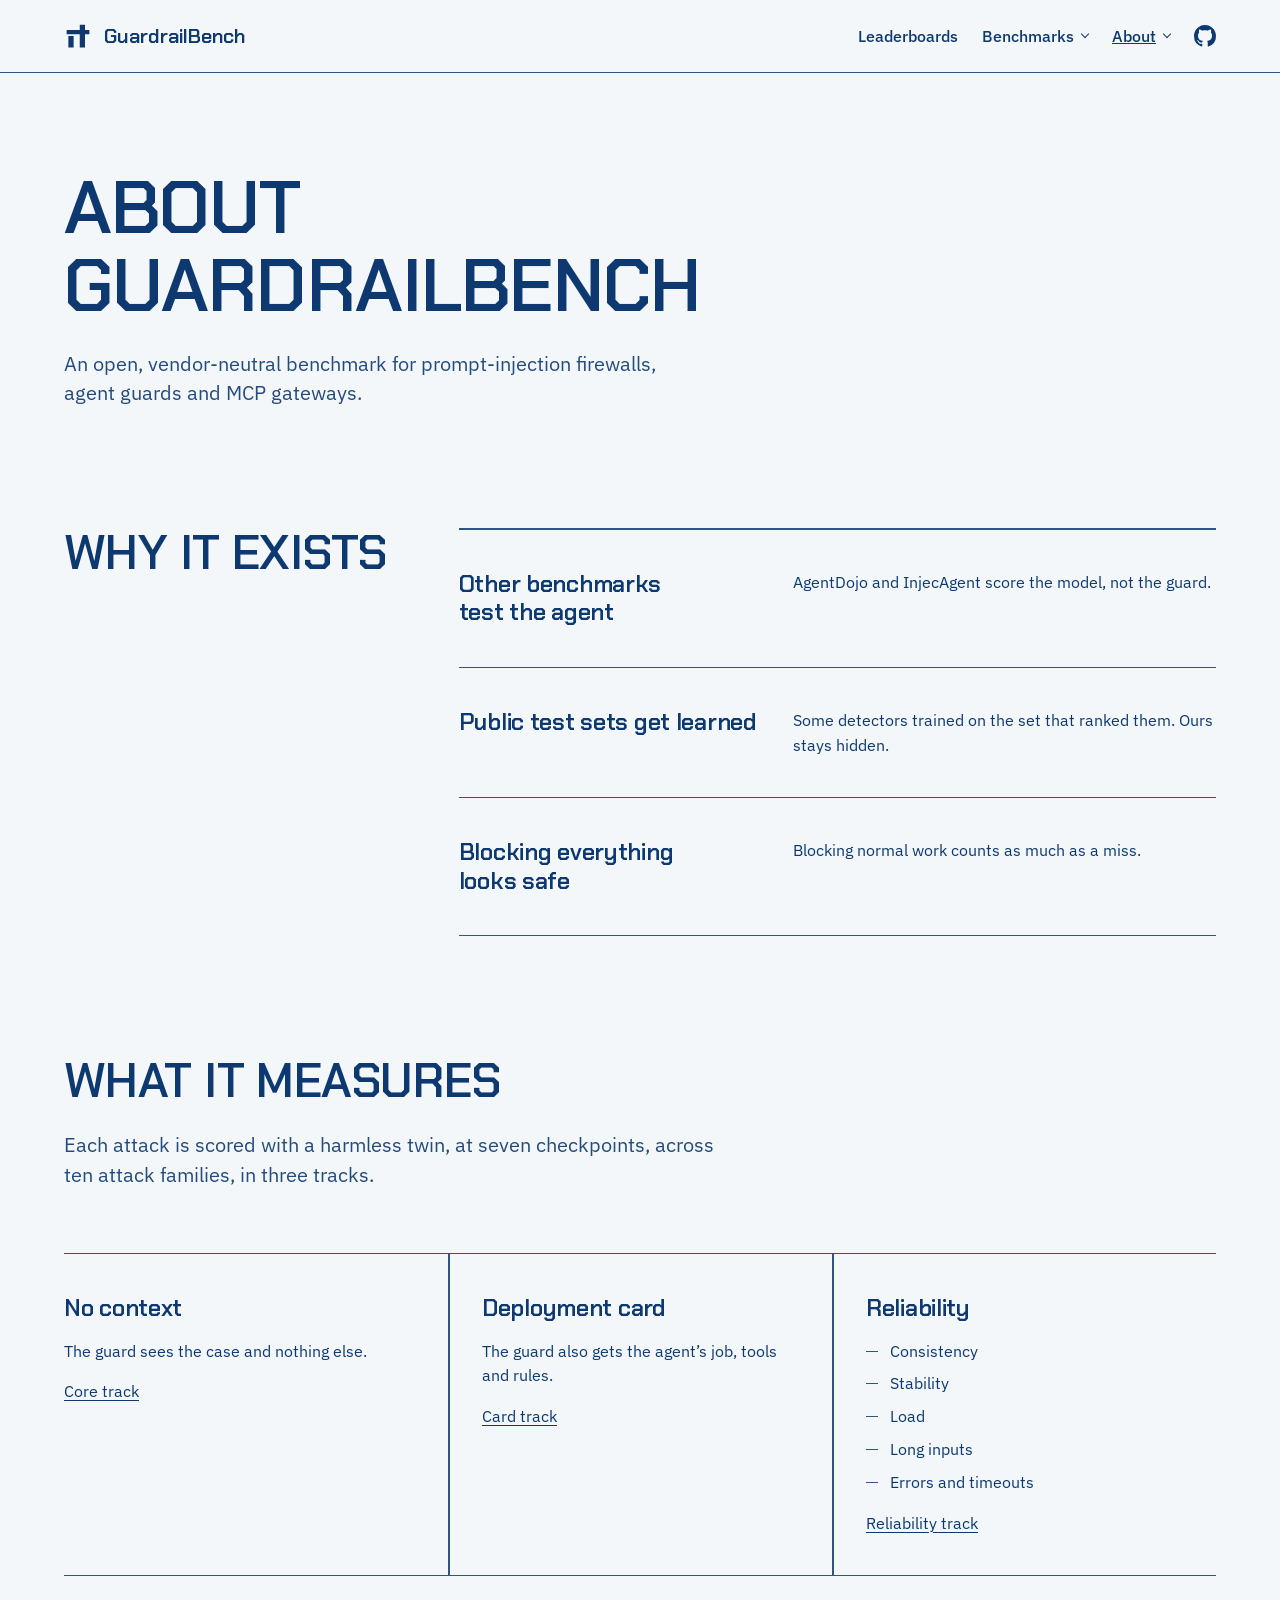
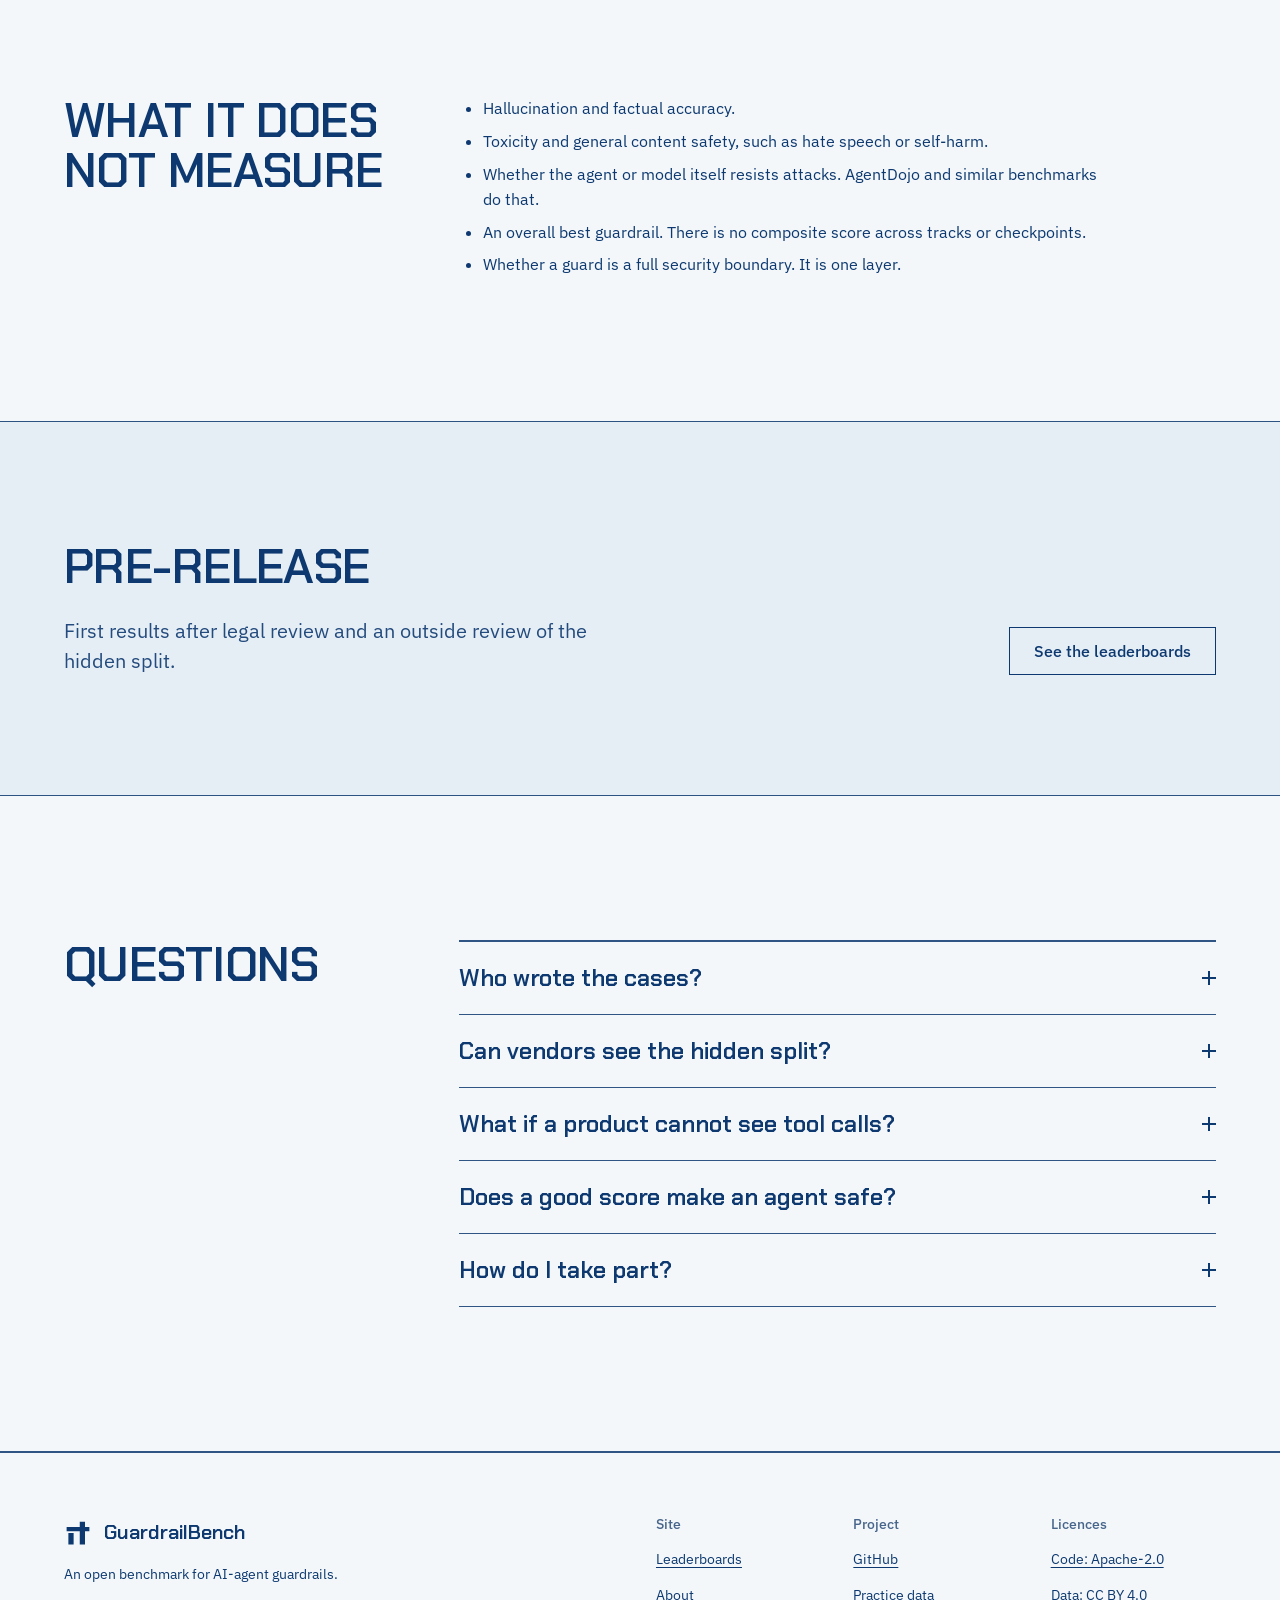
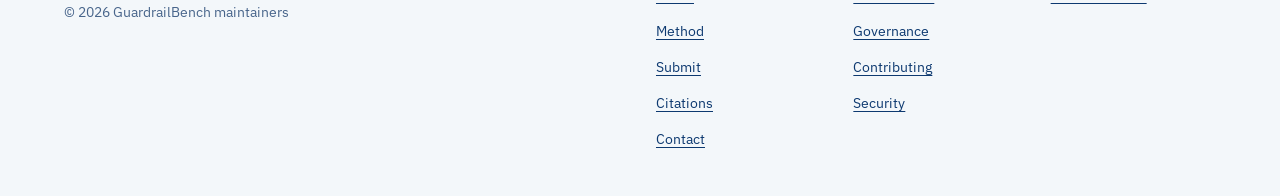
==== web/about.html @ 391bd48b "feat(web): restructure site around the leaderboards The home page is now the leaderboard: four tabs " ====
<!doctype html>
<html lang="en">
<head>
<meta charset="utf-8">
<meta name="viewport" content="width=device-width, initial-scale=1">
<title>About GuardrailBench</title>
<meta name="description" content="Why GuardrailBench exists, what it measures and does not measure, and where it stands.">
<link rel="icon" href="assets/favicon.svg" type="image/svg+xml">
<link rel="preconnect" href="https://fonts.googleapis.com">
<link rel="preconnect" href="https://fonts.gstatic.com" crossorigin>
<link href="https://fonts.googleapis.com/css2?family=Chakra+Petch:wght@600&family=IBM+Plex+Mono:wght@500&family=IBM+Plex+Sans:wght@400;500&display=swap" rel="stylesheet">
<link rel="stylesheet" href="styles.css">
<script src="site.js" defer></script>
</head>
<body>
<a class="skip" href="#main">Skip to content</a>

<header class="bar">
  <div class="container">
    <a class="brand" href="./" aria-label="GuardrailBench home">
      <svg viewBox="0 0 32 32" aria-hidden="true"><path d="M3 9h26v5h-26zM5 16h6v13h-6zM18 3h6v26h-6z"/></svg>
      <span>GuardrailBench</span>
    </a>
    <nav aria-label="Main">
      <ul class="nav">
        <li><a href="./">Leaderboards</a></li>
        <li class="menu"><details><summary>Benchmarks</summary>
          <ul>
            <li><a href="benchmarks/core.html">Core: no context</a></li>
            <li><a href="benchmarks/card.html">Card track</a></li>
            <li><a href="benchmarks/reliability.html">Reliability</a></li>
            <li><a href="benchmarks/splits.html">Practice and official splits</a></li>
          </ul></details></li>
        <li class="menu menu--end"><details><summary class="is-current">About</summary>
          <ul>
            <li><a href="about.html" aria-current="page">About GuardrailBench</a></li>
            <li><a href="method.html">Method</a></li>
            <li><a href="https://github.com/Jagga-tech/guardrailbench#readme" class="ext">Docs</a></li>
            <li><a href="https://github.com/Jagga-tech/guardrailbench/blob/main/GOVERNANCE.md" class="ext">Governance</a></li>
            <li><a href="https://github.com/Jagga-tech/guardrailbench/blob/main/CONTRIBUTING.md" class="ext">Contributing</a></li>
            <li><a href="contact.html">Contact</a></li>
            <li><a href="citations.html">Citations</a></li>
            <li><a href="submit.html">Submit</a></li>
          </ul></details></li>
        <li><a class="gh" href="https://github.com/Jagga-tech/guardrailbench" aria-label="GuardrailBench on GitHub"><svg viewBox="0 0 16 16" aria-hidden="true"><path d="M8 0c4.42 0 8 3.58 8 8a8.013 8.013 0 0 1-5.45 7.59c-.4.08-.55-.17-.55-.38 0-.27.01-1.13.01-2.2 0-.75-.25-1.23-.54-1.48 1.78-.2 3.65-.88 3.65-3.95 0-.88-.31-1.59-.82-2.15.08-.2.36-1.02-.08-2.12 0 0-.67-.22-2.2.82-.64-.18-1.32-.27-2-.27-.68 0-1.36.09-2 .27-1.53-1.03-2.2-.82-2.2-.82-.44 1.1-.16 1.92-.08 2.12-.51.56-.82 1.28-.82 2.15 0 3.06 1.86 3.75 3.64 3.95-.23.2-.44.55-.51 1.07-.46.21-1.61.55-2.33-.66-.15-.24-.6-.83-1.23-.82-.67.01-.27.38.01.53.34.19.73.9.82 1.13.16.45.68 1.31 2.69.94 0 .67.01 1.3.01 1.49 0 .21-.15.45-.55.38A7.995 7.995 0 0 1 0 8c0-4.42 3.58-8 8-8Z"/></svg></a></li>
      </ul>
    </nav>
  </div>
</header>

<main id="main">
  <div class="container">
    <header class="pagehead">
      <h1>About GuardrailBench</h1>
      <p class="lead">An open, vendor-neutral benchmark for prompt-injection firewalls, agent guards and MCP gateways.</p>
    </header>
  </div>

  <section class="section--s" aria-labelledby="why-title">
    <div class="container grid">
      <div class="head head--side">
        <h2 id="why-title">Why it exists</h2>
      </div>
      <ul class="rows body--side">
        <li>
          <h3>Other benchmarks test the agent</h3>
          <p>AgentDojo and InjecAgent score the model, not the guard.</p>
        </li>
        <li>
          <h3>Public test sets get learned</h3>
          <p>Some detectors trained on the set that ranked them. Ours stays hidden.</p>
        </li>
        <li>
          <h3>Blocking everything looks safe</h3>
          <p>Blocking normal work counts as much as a miss.</p>
        </li>
      </ul>
    </div>
  </section>

  <section class="section--s" aria-labelledby="what-title">
    <div class="container grid">
      <div class="head">
        <h2 id="what-title">What it measures</h2>
        <p class="lead">Each attack is scored with a harmless twin, at seven checkpoints, across ten attack families, in three tracks.</p>
      </div>
      <div class="elev">
        <div>
          <h3>No context</h3>
          <p>The guard sees the case and nothing else.</p>
          <p><a href="benchmarks/core.html">Core track</a></p>
        </div>
        <div>
          <h3>Deployment card</h3>
          <p>The guard also gets the agent&rsquo;s job, tools and rules.</p>
          <p><a href="benchmarks/card.html">Card track</a></p>
        </div>
        <div>
          <h3>Reliability</h3>
          <ul>
            <li>Consistency</li>
            <li>Stability</li>
            <li>Load</li>
            <li>Long inputs</li>
            <li>Errors and timeouts</li>
          </ul>
          <p><a href="benchmarks/reliability.html">Reliability track</a></p>
        </div>
      </div>
    </div>
  </section>

  <section class="section--s" aria-labelledby="not-title">
    <div class="container grid">
      <div class="head head--side">
        <h2 id="not-title">What it does not measure</h2>
      </div>
      <div class="body--side bench">
        <ul>
          <li>Hallucination and factual accuracy.</li>
          <li>Toxicity and general content safety, such as hate speech or self-harm.</li>
          <li>Whether the agent or model itself resists attacks. AgentDojo and similar benchmarks do that.</li>
          <li>An overall best guardrail. There is no composite score across tracks or checkpoints.</li>
          <li>Whether a guard is a full security boundary. It is one layer.</li>
        </ul>
      </div>
    </div>
  </section>

  <section class="band" id="status" aria-labelledby="status-title">
    <div class="container status">
      <h2 id="status-title">Pre-release</h2>
      <p class="lead">First results after legal review and an outside review of the hidden split.</p>
      <div class="actions">
        <a class="btn" href="./">See the leaderboards</a>
      </div>
    </div>
  </section>

  <section class="section" aria-labelledby="faq-title">
    <div class="container grid">
      <div class="head head--side">
        <h2 id="faq-title">Questions</h2>
      </div>
      <div class="rows faq body--side">
        <details>
          <summary>Who wrote the cases?</summary>
          <p>Written fresh, never copied from public datasets. Model-drafted, machine-checked and cross-reviewed; human review is still to come.</p>
        </details>
        <details>
          <summary>Can vendors see the hidden split?</summary>
          <p>No. Vendors get the practice split only.</p>
        </details>
        <details>
          <summary>What if a product cannot see tool calls?</summary>
          <p>That checkpoint shows &ldquo;not claimed&rdquo;, not a miss.</p>
        </details>
        <details>
          <summary>Does a good score make an agent safe?</summary>
          <p>No. A guard is one layer of defence.</p>
        </details>
        <details>
          <summary>How do I take part?</summary>
          <p>Run the practice split and <a href="submit.html">submit</a> the logs. For the official split, <a href="contact.html">contact the maintainers</a>.</p>
        </details>
      </div>
    </div>
  </section>
</main>

<footer class="footer">
  <div class="container grid">
    <div class="footer-about">
      <a class="brand" href="./" aria-label="GuardrailBench home">
        <svg viewBox="0 0 32 32" aria-hidden="true"><path d="M3 9h26v5h-26zM5 16h6v13h-6zM18 3h6v26h-6z"/></svg>
        <span>GuardrailBench</span>
      </a>
      <p>An open benchmark for AI-agent guardrails.</p>
      <p class="muted">&copy; 2026 GuardrailBench maintainers</p>
    </div>
    <nav aria-labelledby="f-site">
      <h2 id="f-site">Site</h2>
      <ul>
        <li><a href="./">Leaderboards</a></li>
        <li><a href="about.html">About</a></li>
        <li><a href="method.html">Method</a></li>
        <li><a href="submit.html">Submit</a></li>
        <li><a href="citations.html">Citations</a></li>
        <li><a href="contact.html">Contact</a></li>
      </ul>
    </nav>
    <nav aria-labelledby="f-project">
      <h2 id="f-project">Project</h2>
      <ul>
        <li><a href="https://github.com/Jagga-tech/guardrailbench">GitHub</a></li>
        <li><a href="https://github.com/Jagga-tech/guardrailbench/tree/main/cases/practice">Practice data</a></li>
        <li><a href="https://github.com/Jagga-tech/guardrailbench/blob/main/GOVERNANCE.md">Governance</a></li>
        <li><a href="https://github.com/Jagga-tech/guardrailbench/blob/main/CONTRIBUTING.md">Contributing</a></li>
        <li><a href="https://github.com/Jagga-tech/guardrailbench/blob/main/SECURITY.md">Security</a></li>
      </ul>
    </nav>
    <nav aria-labelledby="f-lic">
      <h2 id="f-lic">Licences</h2>
      <ul>
        <li><a href="https://github.com/Jagga-tech/guardrailbench/blob/main/LICENSE">Code: Apache-2.0</a></li>
        <li><a href="https://github.com/Jagga-tech/guardrailbench/blob/main/LICENSE-DATA">Data: CC BY 4.0</a></li>
      </ul>
    </nav>
  </div>
</footer>
</body>
</html>
---- web/styles.css ----
/* Hallmark · shape: Long Document over Rows (swap from Conversational FAQ: the brief fixes the sections) · genre: modern-minimal · theme: Blueprint (deal 2/3, seed open-vendor-neutral-benchmark-agent-a1b7·448a2e73·2026-11-09·r0) · job: try · draw: becdbc
 * hero: Banner over the checkpoint drawing · nav: banner over a bar (not retracting: no script) · footer: index columns · imagery: none, the drawings are the material · signature: the agent run drawn as a chain dimension, seven checkpoints with real case counts · blueprint: whiteprint light, cyanotype dark
 * axes: mid/geometric-sans/neutral · posture: drenched · contrast: pass · fold: pass · v2.0.0 */
/* Hallmark · pre-emit critique: P4 H4 E4 S5 R5 V4 · weakest: H, three tables across two pages; each sits in its own composition (matrix, index, register) so they do not repeat */
/* Hallmark · waive 77 · leaderboard empty state, a 360px keylined empty table row across twelve columns · the empty results table is the content of this pre-release leaderboard */
/* Hallmark · waive 79 · method page head sits directly over the contents list and first section at y 400 · the method document starts under its title, the measured gap is the sticky contents column */
/* Hallmark · dismissed 58 · index runs 484 words and 95 in its densest window, the ten-family register counted as prose · the brief asks for every listed section on the landing page */
/* Hallmark · open 58 · method.html is a long reference document by request (in-depth method), so it runs past the 80-word screen budget */

:root {
  color-scheme: light dark;
  --space-3xs: 2px; --space-2xs: 4px; --space-xs: 8px; --space-sm: 12px; --space-md: 16px; --space-lg: 24px; --space-xl: 40px; --space-2xl: 64px; --space-3xl: 96px; --space-4xl: 144px;
  --text-xs: 0.8125rem; --text-sm: 0.875rem; --text-md: 1rem; --text-lg: 1.25rem; --text-xl: 1.5625rem; --text-2xl: 1.953rem; --text-3xl: 2.441rem;
  --text-display-s: clamp(2.25rem, 4vw + 0.5rem, 3.75rem); --text-display: clamp(2.5rem, 4.6vw + 1rem, 5.25rem);
  --text-section: clamp(2rem, 2.5vw + 1rem, 3.5rem); --text-title: clamp(1.25rem, 0.75vw + 0.875rem, 1.625rem); --text-lead: clamp(1.125rem, 0.35vw + 1rem, 1.375rem);
  --ease-out: cubic-bezier(0.16, 1, 0.3, 1);
  --dur-micro: 120ms; --dur-short: 220ms; --dur-long: 420ms;
  --container: 1440px; --gutter: 64px; --gap-columns: 32px; --section-gap-s: 120px; --section-gap: 144px; --section-gap-l: 176px;

  /* whiteprint sheet (light) */
  --color-paper: oklch(97.5% 0.006 240); --color-paper-2: oklch(94.5% 0.012 245); --color-paper-3: oklch(91% 0.018 248);
  --color-ink: oklch(35% 0.105 256); --color-ink-2: oklch(41% 0.095 256); --color-muted: oklch(50% 0.07 255);
  --color-rule: oklch(35% 0.105 256 / 0.85); --color-rule-2: oklch(35% 0.105 256 / 0.3);
  --color-grid: oklch(35% 0.105 256 / 0.07); --color-grid-2: oklch(35% 0.105 256 / 0.16);
  --color-accent: oklch(35% 0.105 256); --color-accent-ink: oklch(97.5% 0.006 240); --color-accent-hover: oklch(28% 0.1 257); --color-focus: oklch(35% 0.105 256);

  --font-display: "Chakra Petch", ui-sans-serif, sans-serif; --font-body: "IBM Plex Sans", ui-sans-serif, sans-serif;
  --font-outlier: "IBM Plex Mono", ui-monospace, monospace;
  --rule-hair: 1px; --rule-heavy: 2px; --tracking-display: -0.012em; --display-weight: 600; --tick: 14px;
}
@media (prefers-color-scheme: dark) {
  :root {
    /* cyanotype sheet (dark) */
    --color-paper: oklch(35% 0.105 256); --color-paper-2: oklch(31% 0.10 257); --color-paper-3: oklch(26.5% 0.095 258);
    --color-ink: oklch(97% 0.012 240); --color-ink-2: oklch(90% 0.025 242); --color-muted: oklch(82% 0.045 244);
    --color-rule: oklch(93% 0.02 240 / 0.85); --color-rule-2: oklch(93% 0.02 240 / 0.32);
    --color-grid: oklch(97% 0.01 240 / 0.09); --color-grid-2: oklch(97% 0.01 240 / 0.2);
    --color-accent: oklch(97% 0.012 240); --color-accent-ink: oklch(33% 0.105 256); --color-accent-hover: oklch(88% 0.03 242); --color-focus: oklch(97% 0.012 240);
  }
}

/* base */
*, *::before, *::after { box-sizing: border-box; }
html, body { overflow-x: clip; }
html { scroll-padding-top: var(--space-xl); scrollbar-color: var(--color-muted) var(--color-paper); }
::selection { background: var(--color-ink); color: var(--color-paper); }
body { margin: 0; background: var(--color-paper); color: var(--color-ink); font-family: var(--font-body); font-size: var(--text-md); line-height: 1.55; -webkit-font-smoothing: antialiased; }
:focus-visible { outline: 2px solid var(--color-focus); outline-offset: 2px; }
a { color: inherit; text-decoration-thickness: 1px; text-underline-offset: 0.18em; }
a:hover { text-decoration: none; }
a:focus-visible { outline: 2px solid var(--color-focus); outline-offset: 2px; }
h1, h2, h3 { margin: 0; font-family: var(--font-display); font-weight: var(--display-weight); font-synthesis: none; letter-spacing: var(--tracking-display); overflow-wrap: break-word; min-width: 0; text-wrap: balance; }
h1, h2 { text-transform: uppercase; line-height: 1.04; }
h1 { max-width: 18ch; font-size: var(--text-display); }
h2 { max-width: 24ch; font-size: var(--text-section); }
h3 { max-width: 40ch; font-size: var(--text-title); line-height: 1.2; }
p { margin: 0; text-wrap: pretty; }
p:not([class]) { max-width: 65ch; }
ul, ol { margin: 0; padding: 0; }
svg { display: block; }
.container { width: 100%; max-width: var(--container); margin-inline: auto; padding-inline: var(--gutter); }
.lead { font-size: var(--text-lead); line-height: 1.45; max-width: 52ch; color: var(--color-ink-2); }
.num { font-family: var(--font-outlier); font-weight: 500; font-variant-numeric: tabular-nums; }
.muted { color: var(--color-muted); }
.visually-hidden { position: absolute; width: 1px; height: 1px; overflow: hidden; clip-path: inset(50%); white-space: nowrap; }
.skip { position: absolute; left: var(--space-md); top: var(--space-md); z-index: 10; padding: var(--space-sm) var(--space-md); background: var(--color-ink); color: var(--color-paper); transform: translateY(-200%); }
.skip:focus-visible { transform: none; }

/* controls */
.btn { display: inline-flex; align-items: center; min-height: 48px; padding: 0 var(--space-lg); border: var(--rule-hair) solid var(--color-ink); border-radius: 0; background: transparent; color: var(--color-ink); font: 500 var(--text-md)/1 var(--font-body); white-space: nowrap; text-decoration: none; cursor: pointer; transition: background-color var(--dur-short) var(--ease-out), color var(--dur-short) var(--ease-out), transform var(--dur-micro) var(--ease-out); }
.btn:hover { background: var(--color-paper-2); }
.btn:active { transform: translateY(1px); }
.btn:focus-visible { outline: 2px solid var(--color-focus); outline-offset: 3px; }
.btn--primary { background: var(--color-accent); border-color: var(--color-accent); color: var(--color-accent-ink); }
.btn--primary:hover { background: var(--color-accent-hover); border-color: var(--color-accent-hover); }
.actions { display: flex; flex-wrap: wrap; align-items: center; gap: var(--space-md) var(--space-lg); }
.textlink { font-weight: 500; min-height: 48px; display: inline-flex; align-items: center; }
@media (prefers-reduced-motion: reduce) { .btn { transition: none; } .btn:active { transform: none; } }

/* chrome */
.notice { border-bottom: var(--rule-hair) solid var(--color-rule-2); font-size: var(--text-sm); }
.notice .container { display: flex; flex-wrap: wrap; gap: var(--space-xs) var(--space-md); justify-content: space-between; padding-block: var(--space-xs); }
.bar { border-bottom: var(--rule-hair) solid var(--color-rule); }
.bar .container { display: flex; align-items: center; justify-content: space-between; gap: var(--space-lg); min-height: 72px; }
.brand { display: inline-flex; align-items: center; gap: var(--space-sm); text-decoration: none; font-family: var(--font-display); font-weight: 600; font-size: var(--text-lg); letter-spacing: 0; white-space: nowrap; }
.brand svg { width: 28px; height: 28px; fill: currentColor; }
.nav { display: flex; align-items: center; gap: var(--space-lg); list-style: none; font-weight: 500; }
.nav > li { position: relative; }
.nav a { display: inline-flex; align-items: center; min-height: 44px; text-decoration: none; white-space: nowrap; }
.nav a:hover, .nav > li > a[aria-current="page"] { text-decoration: underline; }
/* dropdowns: details/summary, so they open with keyboard and without script */
.menu summary { display: inline-flex; align-items: center; gap: var(--space-xs); min-height: 44px; cursor: pointer; list-style: none; white-space: nowrap; }
.menu summary::-webkit-details-marker { display: none; }
.menu summary::after { content: ""; width: 6px; height: 6px; border-right: 1.5px solid currentColor; border-bottom: 1.5px solid currentColor; transform: translateY(-2px) rotate(45deg); }
.menu details[open] summary::after { transform: translateY(2px) rotate(-135deg); }
.menu summary:hover, .menu summary.is-current { text-decoration: underline; }
.menu summary:focus-visible { outline: 2px solid var(--color-focus); outline-offset: 2px; }
.menu ul { position: absolute; top: 100%; left: calc(-1 * var(--space-md)); z-index: 20; min-width: 16rem; list-style: none; padding: var(--space-xs) 0; background: var(--color-paper); border: var(--rule-hair) solid var(--color-rule); box-shadow: 4px 4px 0 var(--color-grid-2); }
.menu--end ul { left: auto; right: calc(-1 * var(--space-md)); }
.menu ul a { display: flex; width: 100%; min-height: 40px; padding: var(--space-xs) var(--space-md); }
.menu ul a:hover, .menu ul a[aria-current="page"] { background: var(--color-paper-2); text-decoration: underline; }
.menu ul .ext::after { content: "\2197"; margin-left: var(--space-2xs); color: var(--color-muted); }
.gh svg { width: 22px; height: 22px; fill: currentColor; }
@media (max-width: 40rem) {
  .bar .container { position: relative; gap: var(--space-md); }
  .nav { gap: var(--space-md); font-size: var(--text-sm); }
  .brand span { display: none; }
  .nav > li.menu { position: static; }
  .menu ul, .menu--end ul { left: var(--gutter); right: var(--gutter); min-width: 0; }
}

/* hero */
.hero { padding-block: var(--space-2xl); }
.hero .lead { margin-top: var(--space-lg); }
.hero .actions { margin-top: var(--space-xl); }

/* the run: seven checkpoints drawn as a chain dimension */
.run { margin: var(--space-xl) 0 0; padding: var(--space-lg); border: var(--rule-hair) solid var(--color-rule); position: relative;
  background-image: linear-gradient(var(--color-grid-2) 1px, transparent 1px), linear-gradient(90deg, var(--color-grid-2) 1px, transparent 1px), linear-gradient(var(--color-grid) 1px, transparent 1px), linear-gradient(90deg, var(--color-grid) 1px, transparent 1px);
  background-size: 120px 120px, 120px 120px, 24px 24px, 24px 24px; }
.run::after { content: ""; position: absolute; inset: 5px; border: var(--rule-hair) solid var(--color-rule-2); pointer-events: none; }
.run ol { list-style: none; display: grid; grid-template-columns: repeat(6, minmax(0, 1fr)); position: relative; }
.run ol::before { content: ""; position: absolute; left: 0; right: 0; top: 64px; height: var(--rule-hair); background: var(--color-rule); }
.run li { position: relative; display: grid; justify-items: center; text-align: center; gap: var(--space-2xs); padding-bottom: var(--space-xl); }
.run li::before { content: ""; position: absolute; top: 48px; width: var(--rule-hair); height: 32px; background: var(--color-rule); }
.run li::after { content: ""; position: absolute; top: calc(64px - var(--tick) / 2); width: var(--rule-hair); height: var(--tick); background: var(--color-ink); transform: rotate(45deg); }
.run li:first-child::before, .run li:last-child::before { height: calc(100% - 48px + var(--space-md) + 8px); }
.cp-name { font-weight: 500; font-size: var(--text-sm); line-height: 1.3; min-height: 2.6em; display: flex; align-items: flex-end; }
.cp-count { position: relative; z-index: 1; margin-top: 44px; padding: 0 var(--space-xs); background: var(--color-paper); font-size: var(--text-sm); }
.run .traj { position: relative; margin-inline: calc(100% / 12); height: var(--rule-hair); background: var(--color-rule); margin-top: var(--space-md); }
.run .traj::before, .run .traj::after { content: ""; position: absolute; top: calc(var(--tick) / -2); width: var(--rule-hair); height: var(--tick); background: var(--color-ink); transform: rotate(45deg); }
.run .traj::before { left: 0; } .run .traj::after { right: 0; }
.run .traj > span { position: absolute; left: 50%; top: 0; transform: translate(-50%, -50%); padding: 0 var(--space-md); background: var(--color-paper); font-weight: 500; font-size: var(--text-sm); white-space: nowrap; }
.run figcaption { margin-top: var(--space-lg); font-size: var(--text-sm); color: var(--color-muted); }
@media (max-width: 52rem) {
  .run { padding: var(--space-lg); }
  .run ol { grid-template-columns: minmax(0, 1fr); padding-left: var(--space-xl); }
  .run ol::before { left: 12px; right: auto; top: 12px; bottom: 12px; width: var(--rule-hair); height: auto; }
  .run li { justify-items: start; text-align: left; grid-template-columns: minmax(0, 1fr) auto; padding: var(--space-xs) 0; }
  .run li::before { display: none; }
  .run li::after { left: calc(12px - var(--space-xl)); top: 50%; transform: translateY(-50%) rotate(45deg); }
  .cp-name { min-height: 0; }
  .cp-count { margin-top: 0; }
  .run .traj { margin: var(--space-lg) 0 0; height: auto; background: none; border-top: var(--rule-hair) solid var(--color-rule); }
  .run .traj::before, .run .traj::after { display: none; }
  .run .traj > span { position: static; display: block; transform: none; padding: var(--space-sm) 0 0; background: none; }
}

/* sections */
.section { padding-block: var(--section-gap) 0; }
.section--s { padding-block: var(--section-gap-s) 0; }
.section--l { padding-block: var(--section-gap-l) 0; }
.band { margin-top: var(--section-gap); padding-block: var(--section-gap-s); background: var(--color-paper-2); color: var(--color-ink); border-block: var(--rule-hair) solid var(--color-rule); }
.grid { display: grid; grid-template-columns: repeat(12, minmax(0, 1fr)); gap: var(--space-2xl) var(--gap-columns); }
.head { grid-column: 1 / -1; display: grid; gap: var(--space-lg); }
.head--side { grid-column: 1 / 5; align-content: start; }
.body--side { grid-column: 5 / -1; }
.head .lead { max-width: 56ch; }

/* rows: why, faq */
.rows { list-style: none; border-top: var(--rule-heavy) solid var(--color-rule); }
.rows > li, .rows > details { display: grid; grid-template-columns: minmax(0, 5fr) minmax(0, 7fr); gap: var(--space-md) var(--gap-columns); padding-block: var(--space-xl); border-bottom: var(--rule-hair) solid var(--color-rule); }
.rows h3 { font-size: var(--text-title); }
.faq > details { display: block; padding: 0; }
.faq summary { display: flex; justify-content: space-between; align-items: center; gap: var(--space-lg); min-height: 72px; padding-block: var(--space-md); cursor: pointer; list-style: none; font-family: var(--font-display); font-weight: 600; font-size: var(--text-title); line-height: 1.2; }
.faq summary::-webkit-details-marker { display: none; }
.faq summary::after { content: ""; flex: none; width: 14px; height: 14px; background: linear-gradient(var(--color-ink), var(--color-ink)) center / 100% 2px no-repeat, linear-gradient(var(--color-ink), var(--color-ink)) center / 2px 100% no-repeat; transition: transform var(--dur-short) var(--ease-out); }
.faq details[open] summary::after { transform: rotate(45deg); }
.faq summary:hover { text-decoration: underline; text-decoration-thickness: 1px; }
.faq summary:focus-visible { outline: 2px solid var(--color-focus); outline-offset: 2px; }
.faq details p { padding-bottom: var(--space-xl); }

/* the pair matrix */
.pair { grid-column: 1 / 8; }
.pair-notes { grid-column: 9 / -1; display: grid; gap: var(--space-xl); align-content: center; }
.pair-notes h3 { margin-bottom: var(--space-xs); }
.matrix { width: 100%; border-collapse: collapse; table-layout: fixed; }
.matrix th, .matrix td { border: var(--rule-hair) solid var(--color-rule); padding: var(--space-lg); text-align: left; vertical-align: top; }
.matrix thead th, .matrix tbody th { font-size: var(--text-sm); font-weight: 500; color: var(--color-ink-2); }
.matrix thead th:first-child { border-top-color: transparent; border-left-color: transparent; }
.matrix td { height: 160px; }
.matrix td strong { display: block; font-family: var(--font-display); font-weight: 600; font-size: var(--text-title); line-height: 1.2; }
.matrix td span { display: block; margin-top: var(--space-xs); font-size: var(--text-sm); color: var(--color-muted); }
.matrix td.correct { outline: var(--rule-heavy) solid var(--color-ink); outline-offset: -6px; }

/* registers: families, sectors, columns */
.register { width: 100%; border-collapse: collapse; font-variant-numeric: tabular-nums; }
.register caption { text-align: left; padding-bottom: var(--space-md); font-size: var(--text-sm); color: var(--color-muted); }
.register th, .register td { padding: var(--space-md) var(--space-md) var(--space-md) 0; border-bottom: var(--rule-hair) solid var(--color-rule-2); text-align: left; vertical-align: top; }
.register thead th { font-size: var(--text-sm); font-weight: 500; color: var(--color-ink-2); border-bottom: var(--rule-heavy) solid var(--color-rule); }
.register tbody th { font-weight: 500; }
.register .r { text-align: right; }
.register td.num { font-size: var(--text-sm); }
.scroll { overflow-x: auto; }
.scroll:focus-visible { outline: 2px solid var(--color-focus); outline-offset: 4px; }

/* elevations: tracks, splits */
.elev { grid-column: 1 / -1; display: grid; grid-template-columns: repeat(3, minmax(0, 1fr)); border-block: var(--rule-hair) solid var(--color-rule); }
.elev--2 { grid-template-columns: repeat(2, minmax(0, 1fr)); }
.elev > * { padding: var(--space-xl) var(--gap-columns) var(--space-xl) 0; display: grid; gap: var(--space-md); align-content: start; min-height: 280px; }
.elev > * + * { padding-left: var(--gap-columns); border-left: var(--rule-heavy) solid var(--color-rule); }
.elev .big { font-family: var(--font-display); font-weight: 600; font-size: var(--text-display-s); line-height: 1; letter-spacing: var(--tracking-display); }
.elev ul { list-style: none; display: grid; gap: var(--space-xs); }
.elev li { padding-left: var(--space-lg); position: relative; }
.elev li::before { content: ""; position: absolute; left: 0; top: 0.75em; width: 12px; height: var(--rule-hair); background: var(--color-rule); }
.after { grid-column: 1 / -1; }

/* status band */
.status { display: grid; grid-template-columns: repeat(12, minmax(0, 1fr)); gap: var(--space-lg) var(--gap-columns); align-items: end; }
.status h2 { grid-column: 1 / 8; }
.status p { grid-column: 1 / 8; }
.status .actions { grid-column: 9 / -1; justify-content: flex-end; grid-row: 1 / 3; }

/* long document (method) */
.doc { display: grid; grid-template-columns: repeat(12, minmax(0, 1fr)); gap: var(--space-2xl) var(--gap-columns); padding-block: var(--space-2xl) 0; }
.toc { grid-column: 1 / 4; position: sticky; top: var(--space-xl); align-self: start; font-size: var(--text-sm); }
.toc h2 { font-family: var(--font-body); font-size: var(--text-sm); font-weight: 500; text-transform: none; letter-spacing: 0; color: var(--color-muted); margin-bottom: var(--space-sm); }
.toc ol { list-style: none; border-left: var(--rule-hair) solid var(--color-rule); }
.toc a { display: block; padding: var(--space-xs) var(--space-md); text-decoration: none; }
.toc a:hover { text-decoration: underline; }
.article { grid-column: 4 / 12; display: grid; gap: var(--space-4xl); }
.article > section { display: grid; gap: var(--space-lg); }
.article h2 { font-size: var(--text-3xl); max-width: none; }
.article h2 + p { margin-top: var(--space-xs); }
.article ul:not(.plain) { padding-left: var(--space-lg); display: grid; gap: var(--space-xs); max-width: 65ch; }
:is(.article, .defs) dl { margin: 0; border-top: var(--rule-heavy) solid var(--color-rule); }
:is(.article, .defs) dl > div { display: grid; grid-template-columns: minmax(0, 4fr) minmax(0, 8fr); gap: var(--space-xs) var(--gap-columns); padding-block: var(--space-lg); border-bottom: var(--rule-hair) solid var(--color-rule-2); }
:is(.article, .defs) dt { font-weight: 500; }
:is(.article, .defs) dd { margin: 0; max-width: 60ch; }
strong { font-weight: 500; }
code { font-family: var(--font-outlier); font-size: 0.9em; overflow-wrap: anywhere; }
.pagehead { padding-block: var(--space-3xl) 0; display: grid; gap: var(--space-lg); }

/* leaderboard empty state */
.empty td { height: 360px; padding: var(--space-2xl) var(--space-md); text-align: center; vertical-align: middle; color: var(--color-ink-2); border-bottom: var(--rule-hair) solid var(--color-rule); }
.empty-title { display: block; margin-bottom: var(--space-sm); font-family: var(--font-display); font-weight: 600; font-size: var(--text-2xl); text-transform: uppercase; color: var(--color-ink); }
.cols { grid-column: 1 / -1; }

/* footer */
.footer { margin-top: var(--section-gap); border-top: var(--rule-heavy) solid var(--color-rule); padding-block: var(--space-2xl) var(--space-xl); font-size: var(--text-sm); }
.footer .grid { row-gap: var(--space-xl); }
.footer .brand { font-size: var(--text-lg); }
.footer-about { grid-column: 1 / 5; display: grid; gap: var(--space-md); align-content: start; }
.footer nav { grid-column: span 2; }
.footer nav:first-of-type { grid-column: 7 / 9; }
.footer h2 { font-family: var(--font-body); font-size: var(--text-sm); font-weight: 500; text-transform: none; letter-spacing: 0; color: var(--color-muted); margin-bottom: var(--space-sm); }
.footer ul { list-style: none; display: grid; gap: var(--space-2xs); }
.footer ul a { display: inline-flex; min-height: 32px; align-items: center; }
.defs { display: grid; gap: var(--space-xl); }

@media (max-width: 60rem) {
  :root { --gutter: 24px; --section-gap-s: 80px; --section-gap: 96px; --section-gap-l: 120px; }
  .head--side, .body--side, .pair, .pair-notes, .status h2, .status p, .status .actions, .toc, .article, .footer-about { grid-column: 1 / -1; }
  .status .actions { grid-row: auto; justify-content: flex-start; }
  .toc { position: static; }
  .elev { grid-template-columns: minmax(0, 1fr); }
  .elev > * { min-height: 0; padding-right: 0; }
  .elev > * + * { padding-left: 0; border-left: 0; border-top: var(--rule-heavy) solid var(--color-rule); }
  .footer nav, .footer nav:first-of-type { grid-column: span 4; }
}
@media (max-width: 40rem) {
  :root { --gutter: 16px; --section-gap-s: 56px; --section-gap: 72px; --section-gap-l: 96px; --gap-columns: 16px; }
  .rows > li { grid-template-columns: minmax(0, 1fr); }
  .matrix th, .matrix td { padding: var(--space-sm); }
  .matrix td { height: auto; }
  .matrix td strong { font-size: var(--text-lg); }
  :is(.article, .defs) dl > div { grid-template-columns: minmax(0, 1fr); }
  .footer nav, .footer nav:first-of-type { grid-column: span 6; }
  .hero { padding-block: var(--space-2xl) var(--space-xl); }
}
@media (prefers-reduced-motion: reduce) { .faq summary::after { transition: none; } }

/* leaderboard (home) */
.lb { display: grid; gap: var(--space-lg); }
.tabs { display: grid; grid-template-columns: repeat(4, minmax(0, 1fr)); border: var(--rule-hair) solid var(--color-rule); }
.tab { appearance: none; margin: 0; min-height: 52px; padding: var(--space-sm) var(--space-md); border: 0; border-radius: 0; background: transparent; color: var(--color-ink); font: 500 var(--text-sm)/1.25 var(--font-body); text-align: left; cursor: pointer; }
.tab + .tab { border-left: var(--rule-hair) solid var(--color-rule); }
.tab:hover { background: var(--color-paper-2); }
.tab[aria-selected="true"] { background: var(--color-accent); color: var(--color-accent-ink); }
.tab:focus-visible { outline: 2px solid var(--color-focus); outline-offset: 2px; position: relative; }
.lb-desc { color: var(--color-ink-2); max-width: 70ch; }
.controls { display: flex; flex-wrap: wrap; align-items: end; gap: var(--space-md) var(--space-xl); margin: 0; }
.field { display: grid; gap: var(--space-2xs); margin: 0; padding: 0; border: 0; min-width: 0; }
.field > span, .field legend { padding: 0; font-size: var(--text-xs); font-weight: 500; color: var(--color-muted); }
.field legend { margin-bottom: var(--space-2xs); }
.field select { min-height: 44px; padding: 0 var(--space-xl) 0 var(--space-sm); border: var(--rule-hair) solid var(--color-ink); border-radius: 0; color: var(--color-ink); font: 500 var(--text-sm) var(--font-body); appearance: none; cursor: pointer;
  background: var(--color-paper) linear-gradient(45deg, transparent 50%, currentColor 50%) calc(100% - 18px) 50% / 5px 5px no-repeat, var(--color-paper) linear-gradient(-45deg, transparent 50%, currentColor 50%) calc(100% - 13px) 50% / 5px 5px no-repeat; }
.field select:focus-visible { outline: 2px solid var(--color-focus); outline-offset: 2px; }
.seg { display: inline-flex; border: var(--rule-hair) solid var(--color-ink); }
.seg label { position: relative; display: inline-flex; align-items: center; min-height: 42px; padding: 0 var(--space-md); font-size: var(--text-sm); font-weight: 500; cursor: pointer; }
.seg label + label { border-left: var(--rule-hair) solid var(--color-ink); }
.seg input { position: absolute; opacity: 0; inset: 0; margin: 0; cursor: pointer; }
.seg label:has(input:checked) { background: var(--color-accent); color: var(--color-accent-ink); }
.seg label:has(input:focus-visible) { outline: 2px solid var(--color-focus); outline-offset: 2px; }
.field:disabled { opacity: 0.45; }
.field:disabled label, .field:disabled input { cursor: not-allowed; }
.compare { display: flex; flex-wrap: wrap; align-items: center; gap: var(--space-xs) var(--space-md); margin-left: auto; }
.btn:disabled { opacity: 0.45; cursor: not-allowed; background: transparent; transform: none; }
.compare small { font-size: var(--text-xs); color: var(--color-muted); }
.results th, .results td { white-space: nowrap; }
.results thead th small { display: block; font-weight: 400; color: var(--color-muted); }
.results td.num { text-align: right; }
.results .ci { display: block; font-size: var(--text-xs); color: var(--color-muted); }
.results .nc { font-size: var(--text-xs); color: var(--color-muted); font-family: var(--font-body); }
.results .empty td { height: 240px; white-space: normal; }
.empty td p { max-width: 52ch; margin: var(--space-sm) auto 0; }
/* keep the message in view when the wide table scrolls sideways on phones */
.results .empty td > div { position: sticky; left: 0; width: min(100%, calc(100vw - 2 * var(--gutter))); }
.results .empty td { text-align: left; padding-inline: 0; }
.results .empty td > div { text-align: center; }
.prod { display: grid; gap: var(--space-2xs); }
.prod .badges { display: flex; flex-wrap: wrap; gap: var(--space-2xs); }
.badge { display: inline-block; padding: 2px 5px; border: var(--rule-hair) solid var(--color-rule); font: 500 0.6875rem/1.2 var(--font-outlier); letter-spacing: 0.02em; text-transform: uppercase; white-space: nowrap; color: var(--color-ink); }
.badge--run { background: var(--color-accent); border-color: var(--color-accent); color: var(--color-accent-ink); }
.badge--self { border-style: dashed; }
.badge--aff { border-style: double; border-width: 3px; padding: 0 3px; }
.notes { display: grid; gap: var(--space-md); padding-top: var(--space-md); border-top: var(--rule-hair) solid var(--color-rule-2); font-size: var(--text-sm); }
.legend { list-style: none; display: flex; flex-wrap: wrap; gap: var(--space-xs) var(--space-xl); }
.legend li { display: flex; align-items: center; gap: var(--space-xs); }
.notes details summary { cursor: pointer; font-weight: 500; min-height: 32px; display: inline-flex; align-items: center; }
.notes details dl { margin-top: var(--space-sm); }

/* benchmark cards */
.cards { grid-column: 1 / -1; list-style: none; display: grid; grid-template-columns: repeat(3, minmax(0, 1fr)); gap: var(--gap-columns); }
.card { position: relative; display: grid; grid-template-rows: auto auto 1fr auto; gap: var(--space-sm); padding: var(--space-lg); border: var(--rule-hair) solid var(--color-rule);
  background-image: linear-gradient(var(--color-grid) 1px, transparent 1px), linear-gradient(90deg, var(--color-grid) 1px, transparent 1px); background-size: 24px 24px; }
.card .big { font-family: var(--font-display); font-weight: 600; font-size: var(--text-display-s); line-height: 1; letter-spacing: var(--tracking-display); }
.card .big small { font-family: var(--font-body); font-weight: 500; font-size: var(--text-sm); letter-spacing: 0; color: var(--color-muted); margin-left: var(--space-xs); }
.card a { font-weight: 500; min-height: 32px; display: inline-flex; align-items: center; }

/* news, acknowledgements */
.news { grid-column: 1 / -1; list-style: none; border-top: var(--rule-heavy) solid var(--color-rule); }
.news li { display: grid; grid-template-columns: minmax(0, 2fr) minmax(0, 10fr); gap: var(--space-xs) var(--gap-columns); padding-block: var(--space-md); border-bottom: var(--rule-hair) solid var(--color-rule-2); }
.news time { font-family: var(--font-outlier); font-size: var(--text-sm); color: var(--color-muted); }

/* benchmark and about pages */
.bench { display: grid; gap: var(--space-lg); }
.article.bench { gap: var(--space-3xl); }
.bench > section { display: grid; gap: var(--space-lg); }
.bench h2 { font-size: var(--text-3xl); max-width: none; }
.bench .rows, .bench .elev, .bench .run { margin-top: var(--space-xs); }
.bench ul:not(.plain):not(.rows):not(.legend) { padding-left: var(--space-lg); display: grid; gap: var(--space-xs); max-width: 65ch; }
.bench pre, .cite pre { margin: 0; padding: var(--space-md); border: var(--rule-hair) solid var(--color-rule); background: var(--color-paper-2); overflow-x: auto; font: 500 var(--text-sm)/1.6 var(--font-outlier); white-space: pre-wrap; overflow-wrap: anywhere; }

/* citations */
.cite { display: grid; gap: var(--space-md); max-width: 60rem; }
.cite .tabs { grid-template-columns: repeat(3, minmax(0, 8rem)); width: max-content; }
.cite-body { position: relative; }
.cite-body pre { padding-right: 6.5rem; }
.copy { position: absolute; top: var(--space-xs); right: var(--space-xs); min-height: 36px; padding: 0 var(--space-md); background: var(--color-paper); font-size: var(--text-sm); }

@media (max-width: 60rem) {
  .cards { grid-template-columns: repeat(2, minmax(0, 1fr)); }
  .compare { margin-left: 0; }
}
@media (max-width: 40rem) {
  .tabs { grid-template-columns: repeat(2, minmax(0, 1fr)); }
  .tab:nth-child(3) { border-left: 0; }
  .tab:nth-child(n+3) { border-top: var(--rule-hair) solid var(--color-rule); }
  .cite .tabs { grid-template-columns: repeat(3, minmax(0, 1fr)); width: auto; }
  .cite .tabs .tab:nth-child(3) { border-left: var(--rule-hair) solid var(--color-rule); border-top: 0; }
  .cards { grid-template-columns: minmax(0, 1fr); }
  .news li { grid-template-columns: minmax(0, 1fr); }
}
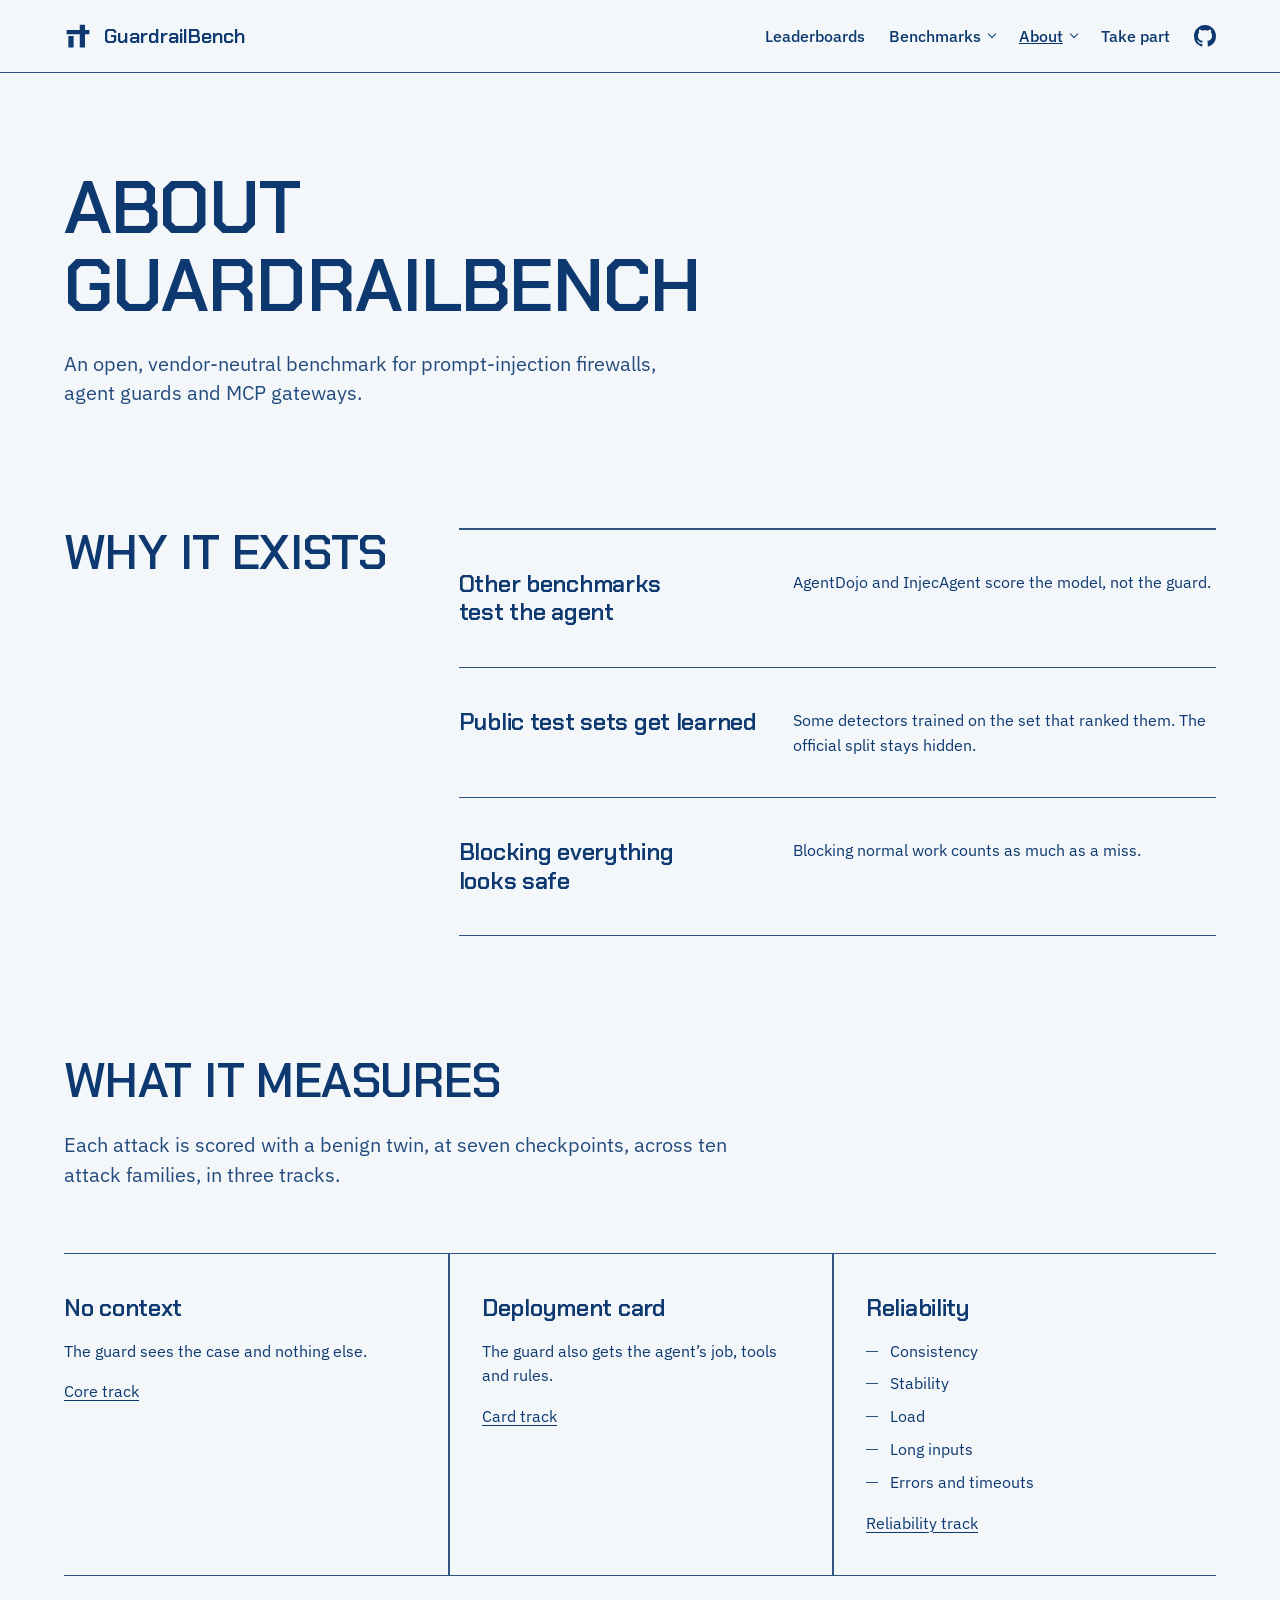
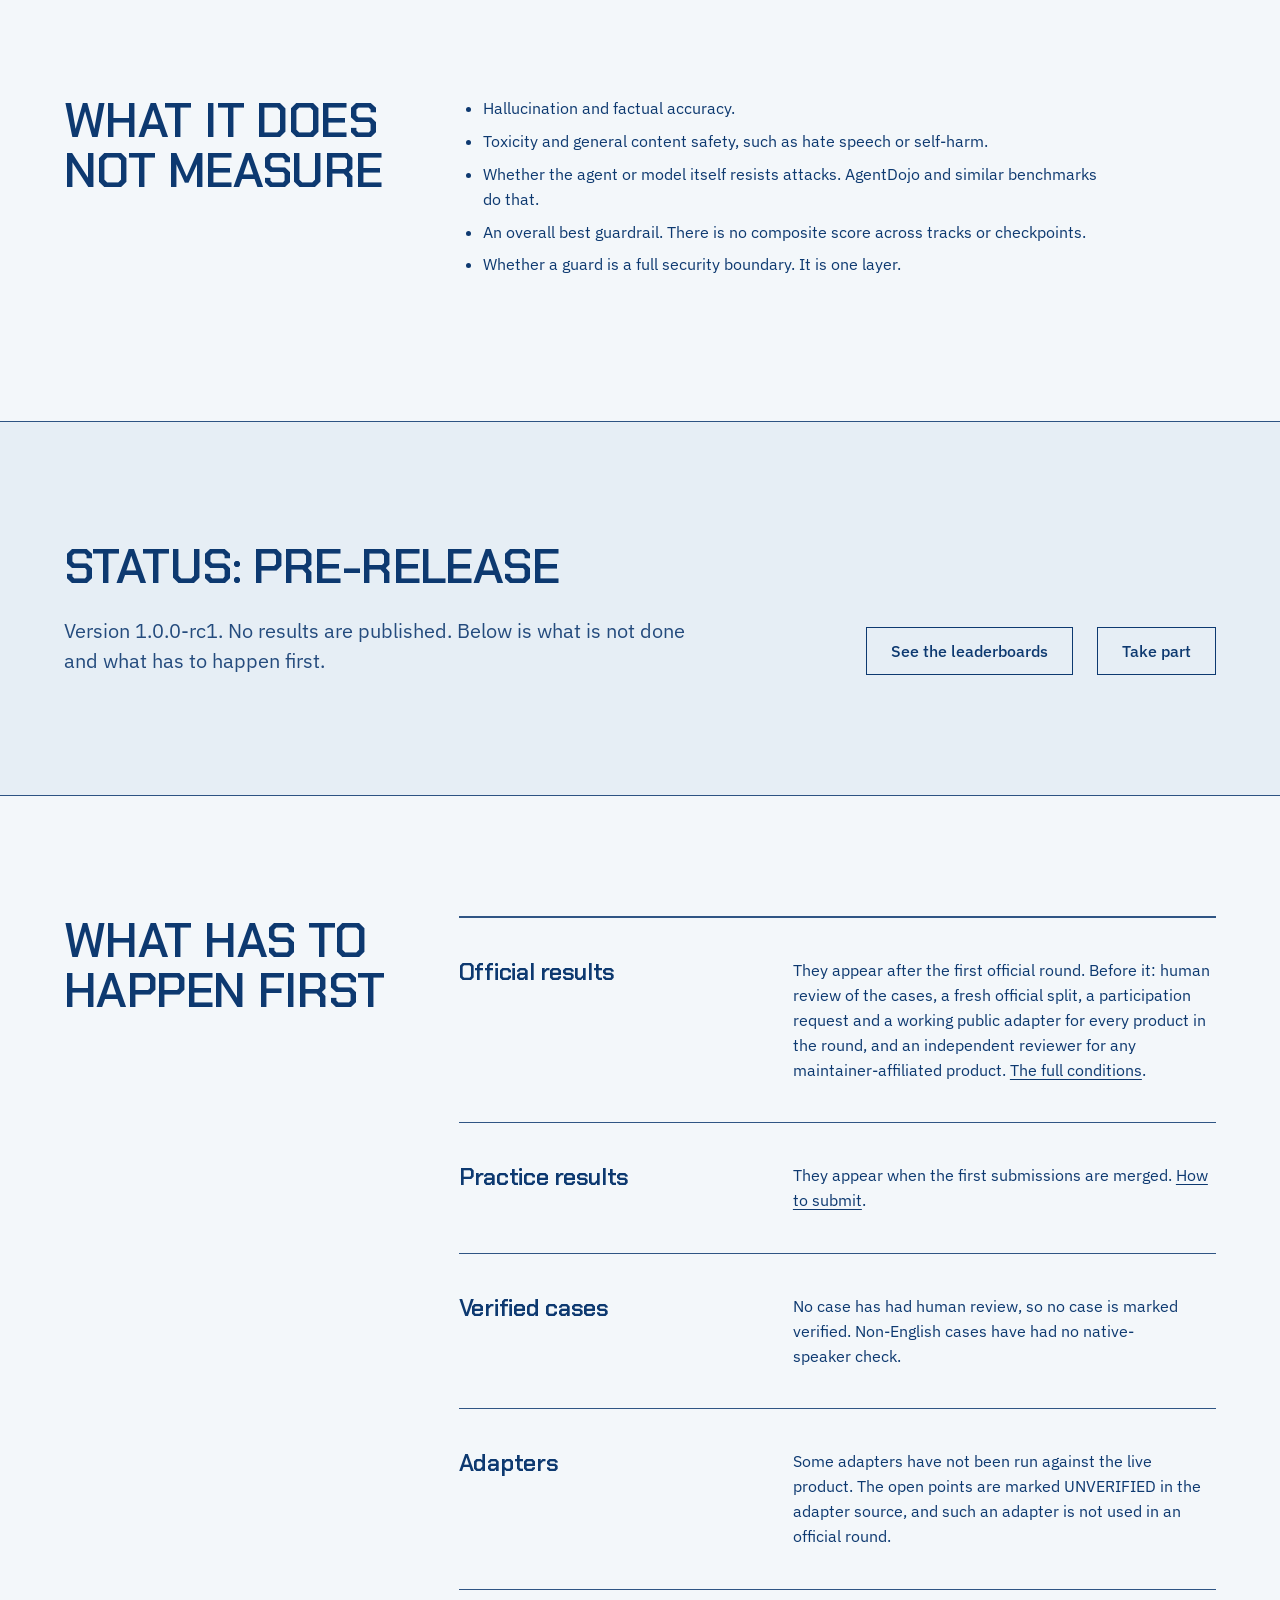
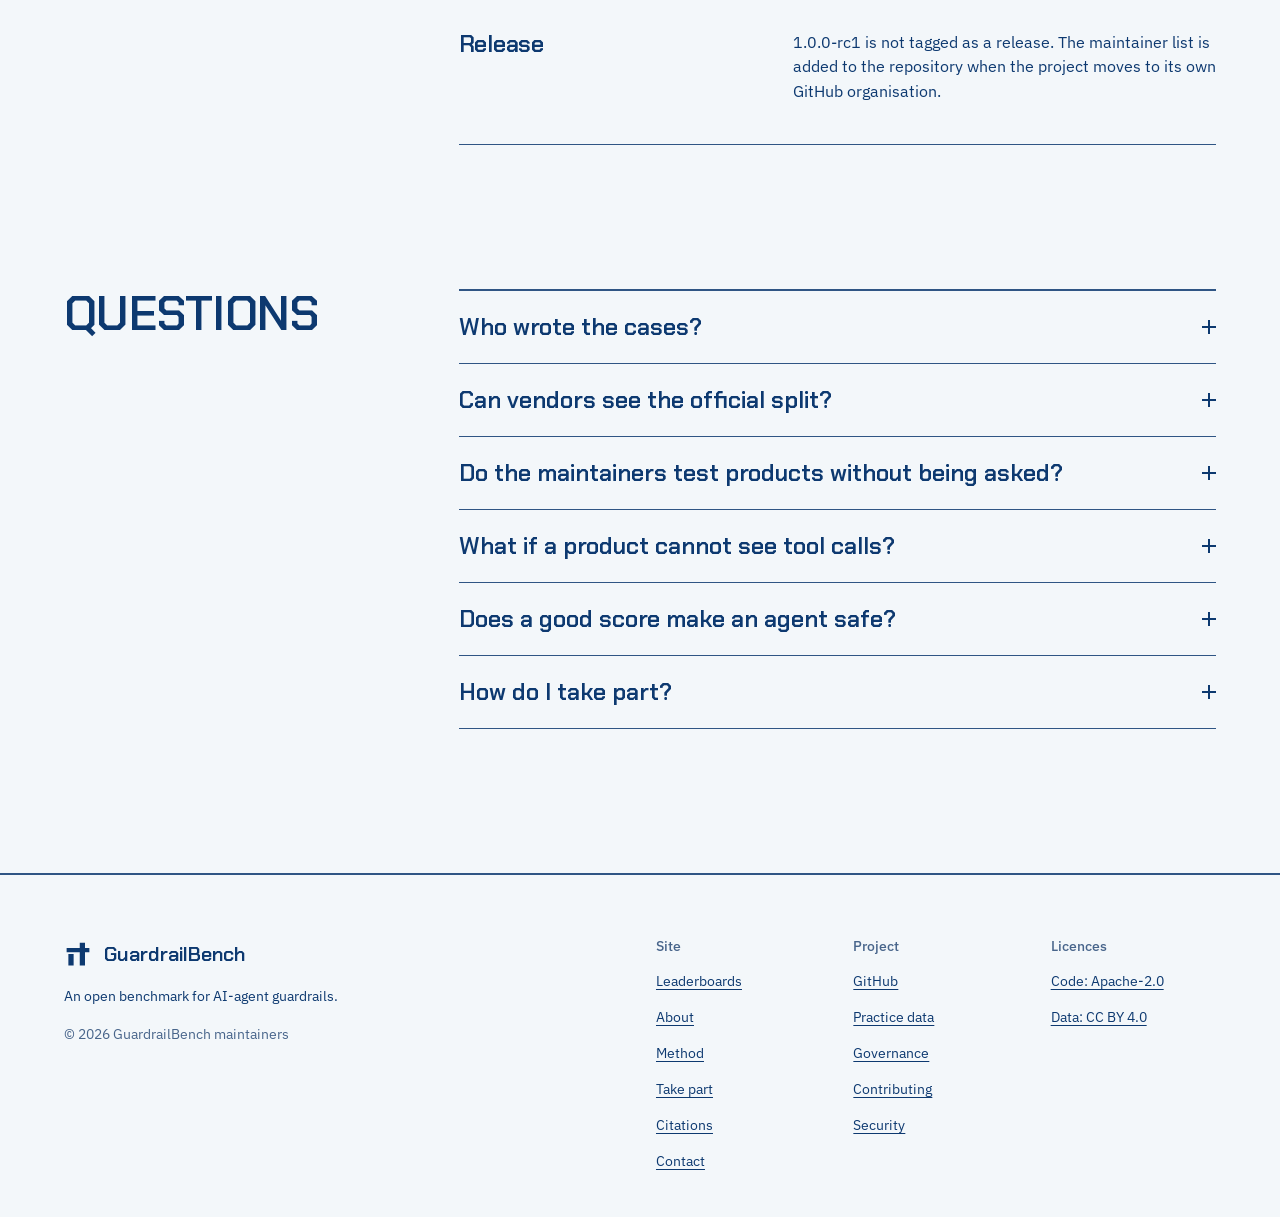
==== commit 53ee1ed4: "feat(web): add the Take part page, a 404 page and Open Graph tags submit.html shows the practice rou" ====
--- a/web/about.html
+++ b/web/about.html
@@ -3,8 +3,17 @@
 <head>
 <meta charset="utf-8">
 <meta name="viewport" content="width=device-width, initial-scale=1">
-<title>About GuardrailBench</title>
-<meta name="description" content="Why GuardrailBench exists, what it measures and does not measure, and where it stands.">
+<title>About | GuardrailBench</title>
+<meta name="description" content="Why GuardrailBench exists, what it measures and does not measure, and what has to happen before results are published.">
+<link rel="canonical" href="https://jagga-tech.github.io/guardrailbench/about.html">
+<meta property="og:type" content="website">
+<meta property="og:site_name" content="GuardrailBench">
+<meta property="og:title" content="About | GuardrailBench">
+<meta property="og:description" content="Why GuardrailBench exists, what it measures and does not measure, and what has to happen before results are published.">
+<meta property="og:url" content="https://jagga-tech.github.io/guardrailbench/about.html">
+<meta property="og:image" content="https://jagga-tech.github.io/guardrailbench/assets/social-card.png">
+<meta property="og:image:alt" content="GuardrailBench: an open benchmark for AI-agent guardrails">
+<meta name="twitter:card" content="summary_large_image">
 <link rel="icon" href="assets/favicon.svg" type="image/svg+xml">
 <link rel="preconnect" href="https://fonts.googleapis.com">
 <link rel="preconnect" href="https://fonts.gstatic.com" crossorigin>
@@ -35,13 +44,14 @@
           <ul>
             <li><a href="about.html" aria-current="page">About GuardrailBench</a></li>
             <li><a href="method.html">Method</a></li>
-            <li><a href="https://github.com/Jagga-tech/guardrailbench#readme" class="ext">Docs</a></li>
+            <li><a href="https://github.com/Jagga-tech/guardrailbench/blob/main/docs/index.md" class="ext">Docs</a></li>
             <li><a href="https://github.com/Jagga-tech/guardrailbench/blob/main/GOVERNANCE.md" class="ext">Governance</a></li>
             <li><a href="https://github.com/Jagga-tech/guardrailbench/blob/main/CONTRIBUTING.md" class="ext">Contributing</a></li>
             <li><a href="contact.html">Contact</a></li>
             <li><a href="citations.html">Citations</a></li>
-            <li><a href="submit.html">Submit</a></li>
+            <li><a href="submit.html">Take part</a></li>
           </ul></details></li>
+        <li class="nav-take"><a href="submit.html">Take part</a></li>
         <li><a class="gh" href="https://github.com/Jagga-tech/guardrailbench" aria-label="GuardrailBench on GitHub"><svg viewBox="0 0 16 16" aria-hidden="true"><path d="M8 0c4.42 0 8 3.58 8 8a8.013 8.013 0 0 1-5.45 7.59c-.4.08-.55-.17-.55-.38 0-.27.01-1.13.01-2.2 0-.75-.25-1.23-.54-1.48 1.78-.2 3.65-.88 3.65-3.95 0-.88-.31-1.59-.82-2.15.08-.2.36-1.02-.08-2.12 0 0-.67-.22-2.2.82-.64-.18-1.32-.27-2-.27-.68 0-1.36.09-2 .27-1.53-1.03-2.2-.82-2.2-.82-.44 1.1-.16 1.92-.08 2.12-.51.56-.82 1.28-.82 2.15 0 3.06 1.86 3.75 3.64 3.95-.23.2-.44.55-.51 1.07-.46.21-1.61.55-2.33-.66-.15-.24-.6-.83-1.23-.82-.67.01-.27.38.01.53.34.19.73.9.82 1.13.16.45.68 1.31 2.69.94 0 .67.01 1.3.01 1.49 0 .21-.15.45-.55.38A7.995 7.995 0 0 1 0 8c0-4.42 3.58-8 8-8Z"/></svg></a></li>
       </ul>
     </nav>
@@ -68,7 +78,7 @@
         </li>
         <li>
           <h3>Public test sets get learned</h3>
-          <p>Some detectors trained on the set that ranked them. Ours stays hidden.</p>
+          <p>Some detectors trained on the set that ranked them. The official split stays hidden.</p>
         </li>
         <li>
           <h3>Blocking everything looks safe</h3>
@@ -82,7 +92,7 @@
     <div class="container grid">
       <div class="head">
         <h2 id="what-title">What it measures</h2>
-        <p class="lead">Each attack is scored with a harmless twin, at seven checkpoints, across ten attack families, in three tracks.</p>
+        <p class="lead">Each attack is scored with a benign twin, at seven checkpoints, across ten attack families, in three tracks.</p>
       </div>
       <div class="elev">
         <div>
@@ -129,11 +139,42 @@
 
   <section class="band" id="status" aria-labelledby="status-title">
     <div class="container status">
-      <h2 id="status-title">Pre-release</h2>
-      <p class="lead">First results after legal review and an outside review of the hidden split.</p>
+      <h2 id="status-title">Status: pre-release</h2>
+      <p class="lead">Version 1.0.0-rc1. No results are published. Below is what is not done and what has to happen first.</p>
       <div class="actions">
         <a class="btn" href="./">See the leaderboards</a>
-      </div>
+        <a class="btn" href="submit.html">Take part</a>
+      </div>
+    </div>
+  </section>
+
+  <section class="section--s" aria-labelledby="first-title">
+    <div class="container grid">
+      <div class="head head--side">
+        <h2 id="first-title">What has to happen first</h2>
+      </div>
+      <ul class="rows body--side">
+        <li>
+          <h3>Official results</h3>
+          <p>They appear after the first official round. Before it: human review of the cases, a fresh official split, a participation request and a working public adapter for every product in the round, and an independent reviewer for any maintainer-affiliated product. <a href="https://github.com/Jagga-tech/guardrailbench/blob/main/docs/official-runs.md#before-the-first-official-round">The full conditions</a>.</p>
+        </li>
+        <li>
+          <h3>Practice results</h3>
+          <p>They appear when the first submissions are merged. <a href="submit.html#practice">How to submit</a>.</p>
+        </li>
+        <li>
+          <h3>Verified cases</h3>
+          <p>No case has had human review, so no case is marked verified. Non-English cases have had no native-speaker check.</p>
+        </li>
+        <li>
+          <h3>Adapters</h3>
+          <p>Some adapters have not been run against the live product. The open points are marked UNVERIFIED in the adapter source, and such an adapter is not used in an official round.</p>
+        </li>
+        <li>
+          <h3>Release</h3>
+          <p>1.0.0-rc1 is not tagged as a release. The maintainer list is added to the repository when the project moves to its own GitHub organisation.</p>
+        </li>
+      </ul>
     </div>
   </section>
 
@@ -145,11 +186,15 @@
       <div class="rows faq body--side">
         <details>
           <summary>Who wrote the cases?</summary>
-          <p>Written fresh, never copied from public datasets. Model-drafted, machine-checked and cross-reviewed; human review is still to come.</p>
-        </details>
-        <details>
-          <summary>Can vendors see the hidden split?</summary>
-          <p>No. Vendors get the practice split only.</p>
+          <p>Written fresh, never copied from public datasets. Model-drafted, machine-checked and cross-reviewed. No case has had human review.</p>
+        </details>
+        <details>
+          <summary>Can vendors see the official split?</summary>
+          <p>Not before or during a round. Vendors get the practice split. A round&rsquo;s cases are published with its results.</p>
+        </details>
+        <details>
+          <summary>Do the maintainers test products without being asked?</summary>
+          <p>No. A product is in an official round only when its maker asks. An adapter in the repository does not put a product in a round.</p>
         </details>
         <details>
           <summary>What if a product cannot see tool calls?</summary>
@@ -161,7 +206,7 @@
         </details>
         <details>
           <summary>How do I take part?</summary>
-          <p>Run the practice split and <a href="submit.html">submit</a> the logs. For the official split, <a href="contact.html">contact the maintainers</a>.</p>
+          <p>There are two routes. Run the practice split yourself and send the results by pull request, or ask for an official round with a participation request. Both are on the <a href="submit.html">Take part</a> page.</p>
         </details>
       </div>
     </div>
@@ -184,7 +229,7 @@
         <li><a href="./">Leaderboards</a></li>
         <li><a href="about.html">About</a></li>
         <li><a href="method.html">Method</a></li>
-        <li><a href="submit.html">Submit</a></li>
+        <li><a href="submit.html">Take part</a></li>
         <li><a href="citations.html">Citations</a></li>
         <li><a href="contact.html">Contact</a></li>
       </ul>
--- a/web/styles.css
+++ b/web/styles.css
@@ -102,6 +102,7 @@
 .menu ul .ext::after { content: "\2197"; margin-left: var(--space-2xs); color: var(--color-muted); }
 .gh svg { width: 22px; height: 22px; fill: currentColor; }
 @media (max-width: 40rem) {
+  .nav-take { display: none; } /* still in the About menu */
   .bar .container { position: relative; gap: var(--space-md); }
   .nav { gap: var(--space-md); font-size: var(--text-sm); }
   .brand span { display: none; }
@@ -204,6 +205,12 @@
 .elev li { padding-left: var(--space-lg); position: relative; }
 .elev li::before { content: ""; position: absolute; left: 0; top: 0.75em; width: 12px; height: var(--rule-hair); background: var(--color-rule); }
 .after { grid-column: 1 / -1; }
+/* numbered steps inside an elevation (take part) */
+.elev ol { padding-left: var(--space-lg); display: grid; gap: var(--space-sm); }
+.elev ol li { padding-left: var(--space-2xs); }
+.elev ol li::before { content: none; }
+.elev h2 { font-size: var(--text-3xl); max-width: none; }
+.elev .actions { margin-top: var(--space-sm); }
 
 /* status band */
 .status { display: grid; grid-template-columns: repeat(12, minmax(0, 1fr)); gap: var(--space-lg) var(--gap-columns); align-items: end; }
@@ -314,6 +321,7 @@
 .badge--run { background: var(--color-accent); border-color: var(--color-accent); color: var(--color-accent-ink); }
 .badge--self { border-style: dashed; }
 .badge--aff { border-style: double; border-width: 3px; padding: 0 3px; }
+.badge--base { border-style: dotted; }
 .notes { display: grid; gap: var(--space-md); padding-top: var(--space-md); border-top: var(--rule-hair) solid var(--color-rule-2); font-size: var(--text-sm); }
 .legend { list-style: none; display: flex; flex-wrap: wrap; gap: var(--space-xs) var(--space-xl); }
 .legend li { display: flex; align-items: center; gap: var(--space-xs); }
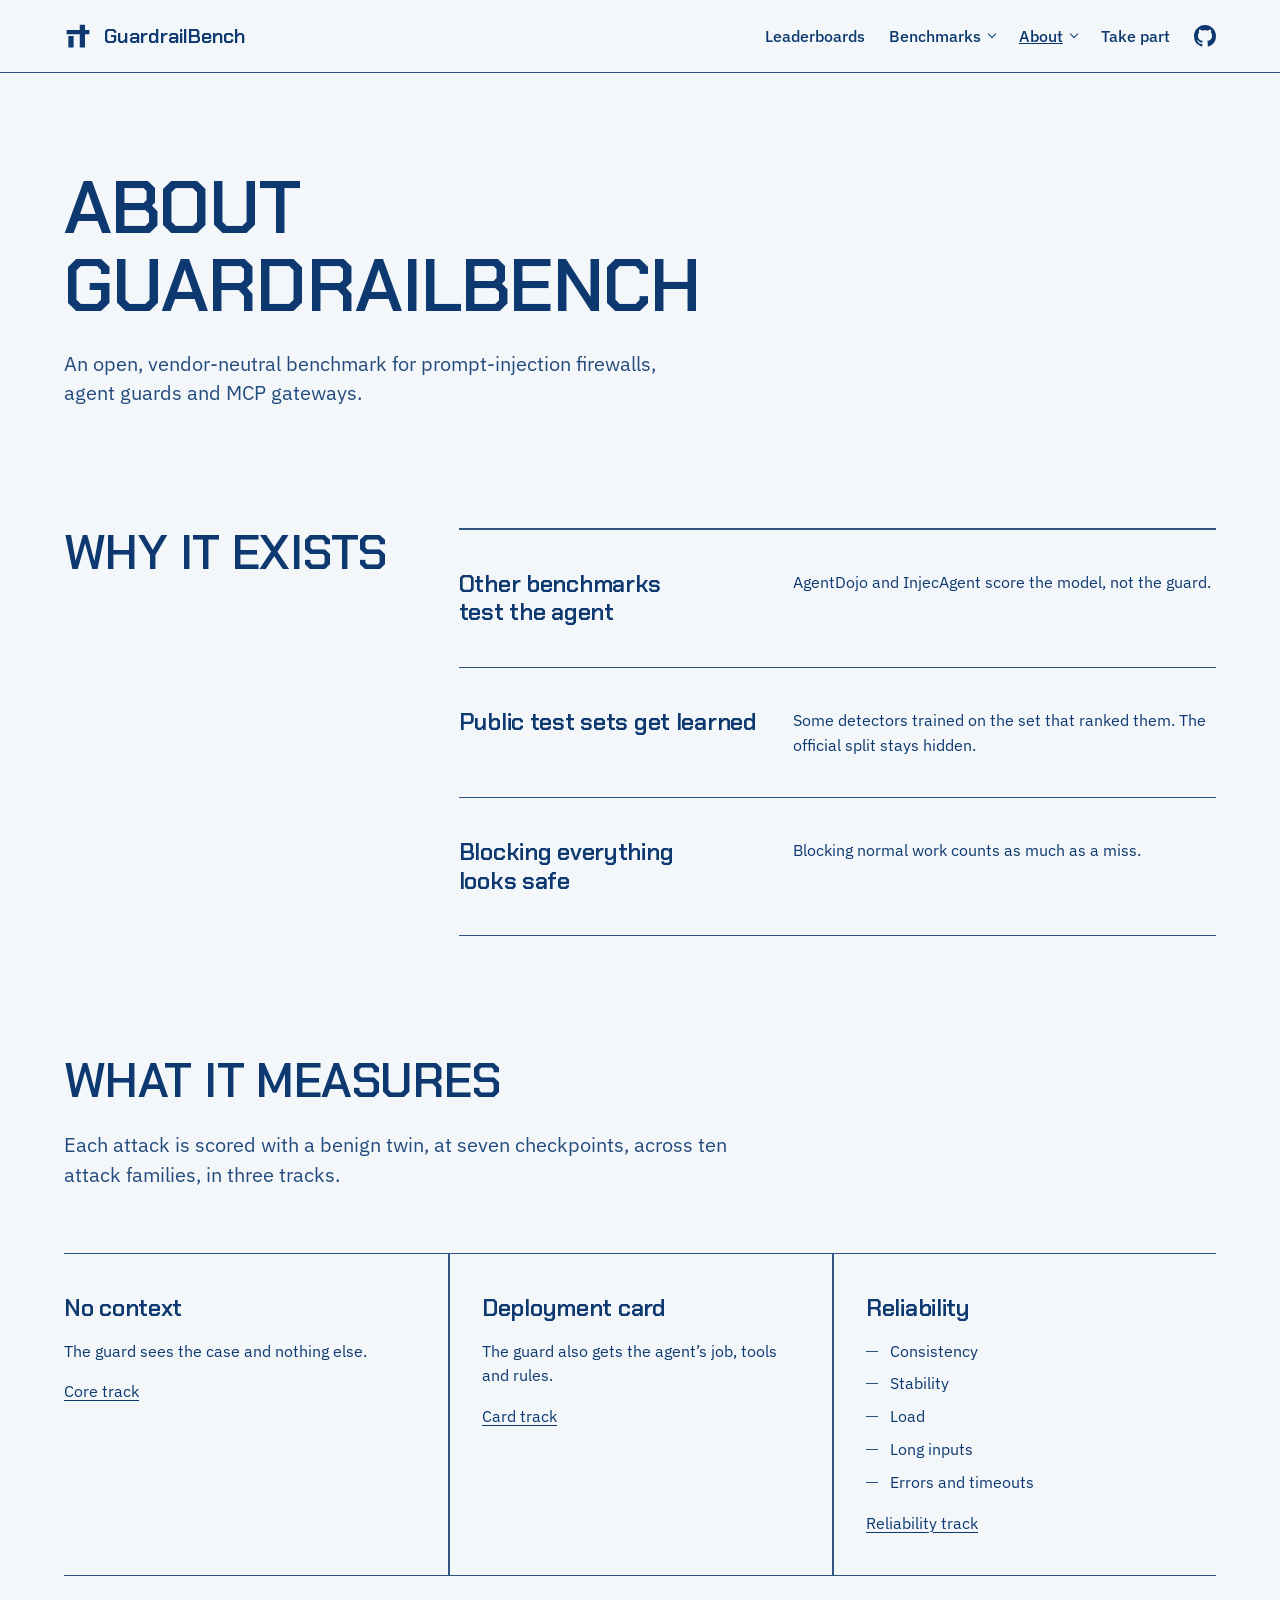
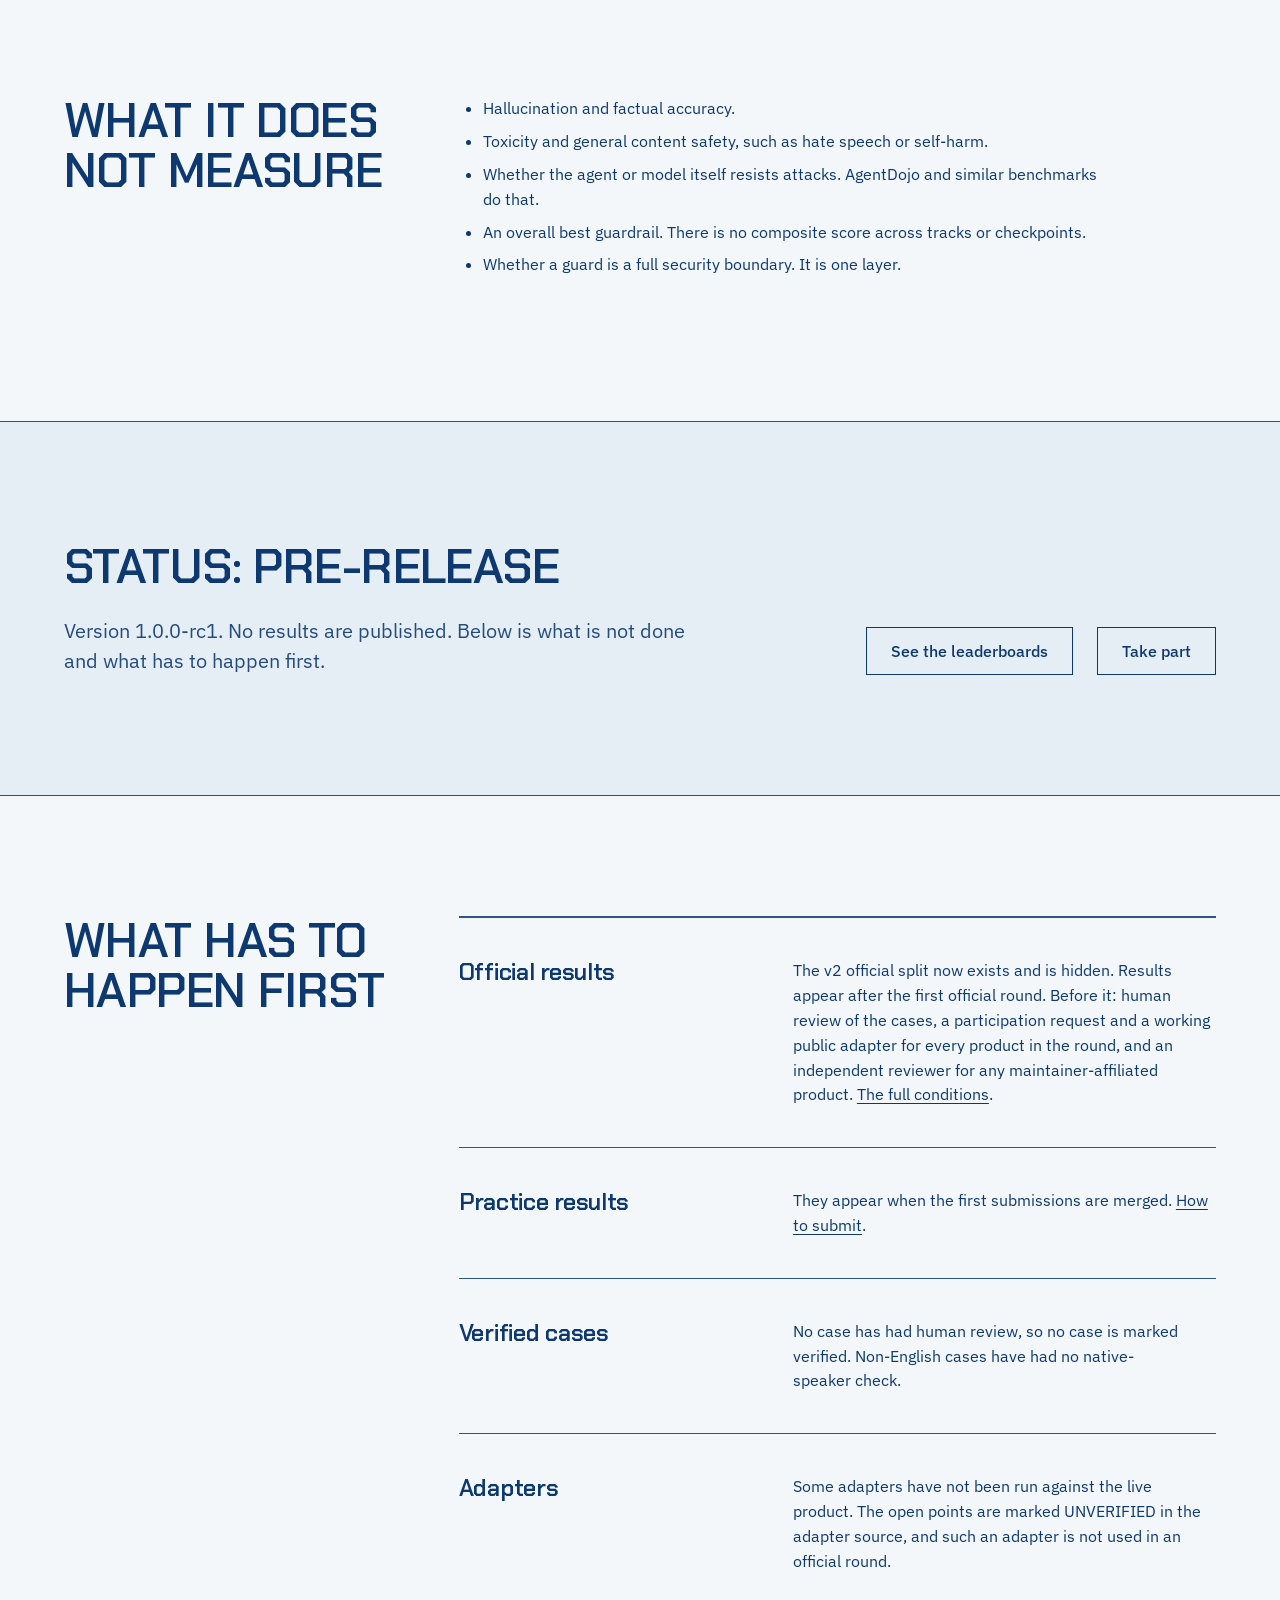
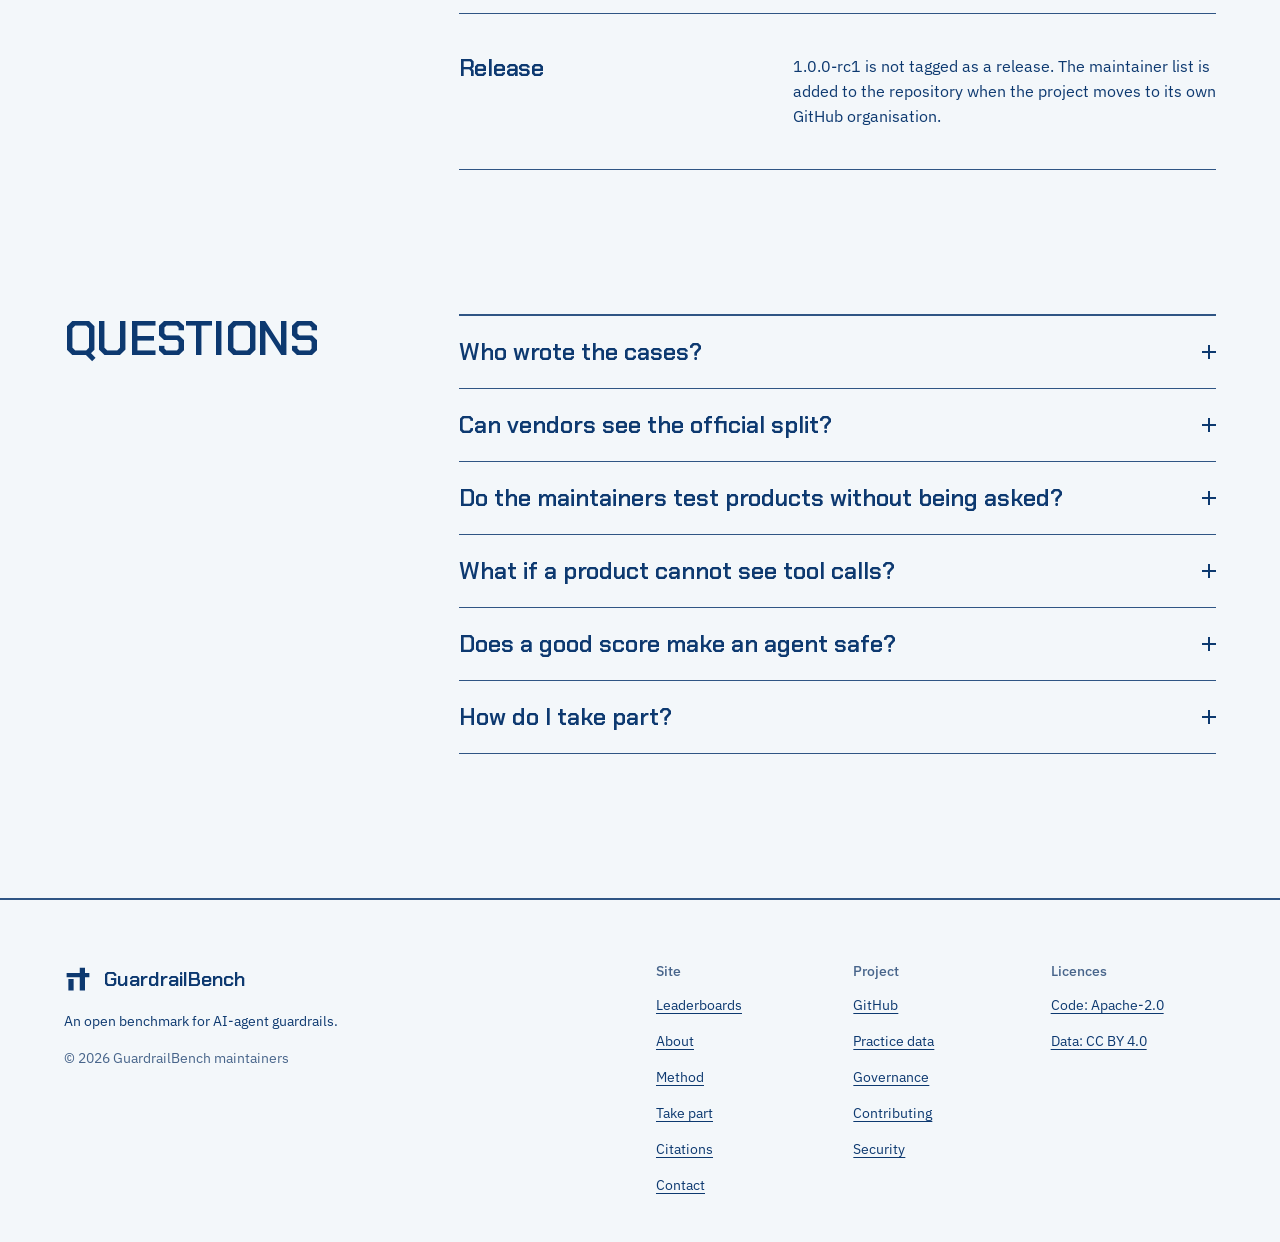
==== commit 20231888: "site: show the v2 case set, its counts and policy pairs Signed-off-by: GuardrailBench Maintainers <m" ====
--- a/web/about.html
+++ b/web/about.html
@@ -156,7 +156,7 @@
       <ul class="rows body--side">
         <li>
           <h3>Official results</h3>
-          <p>They appear after the first official round. Before it: human review of the cases, a fresh official split, a participation request and a working public adapter for every product in the round, and an independent reviewer for any maintainer-affiliated product. <a href="https://github.com/Jagga-tech/guardrailbench/blob/main/docs/official-runs.md#before-the-first-official-round">The full conditions</a>.</p>
+          <p>The v2 official split now exists and is hidden. Results appear after the first official round. Before it: human review of the cases, a participation request and a working public adapter for every product in the round, and an independent reviewer for any maintainer-affiliated product. <a href="https://github.com/Jagga-tech/guardrailbench/blob/main/docs/official-runs.md#before-the-first-official-round">The full conditions</a>.</p>
         </li>
         <li>
           <h3>Practice results</h3>
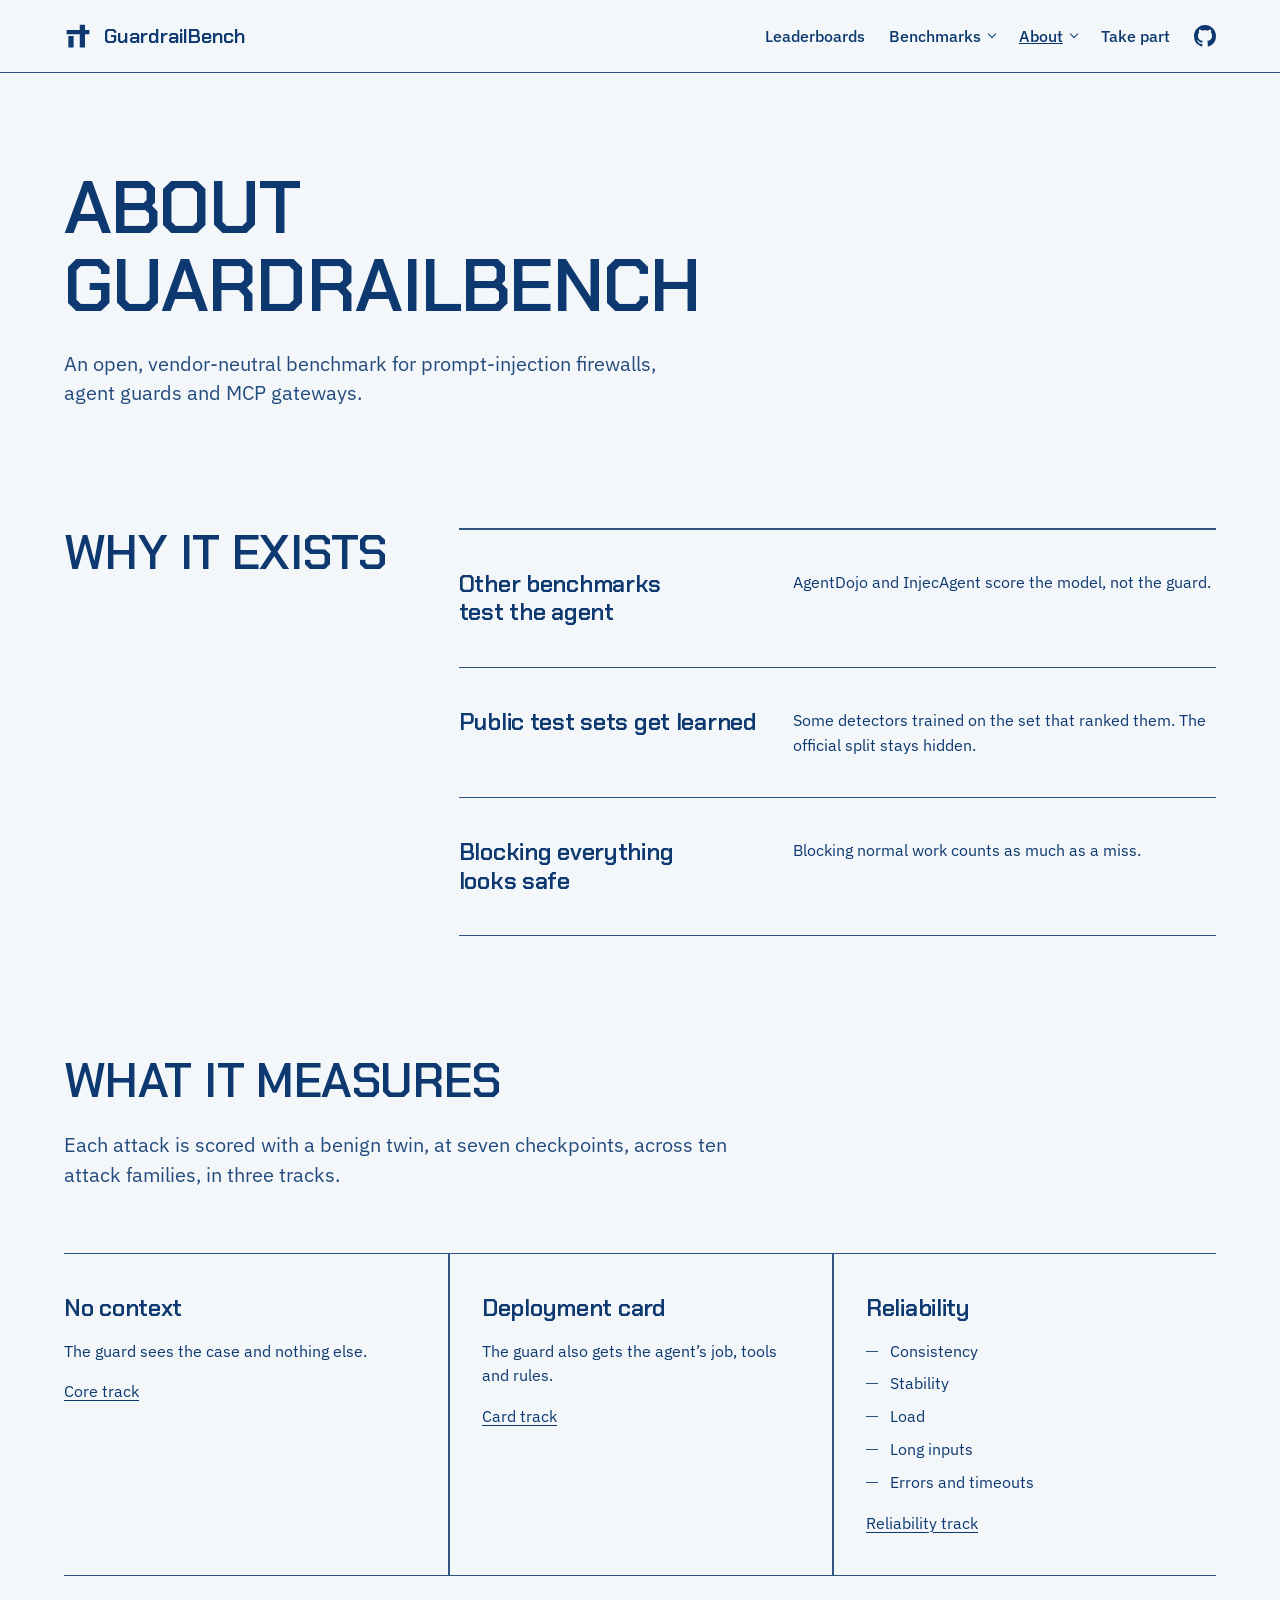
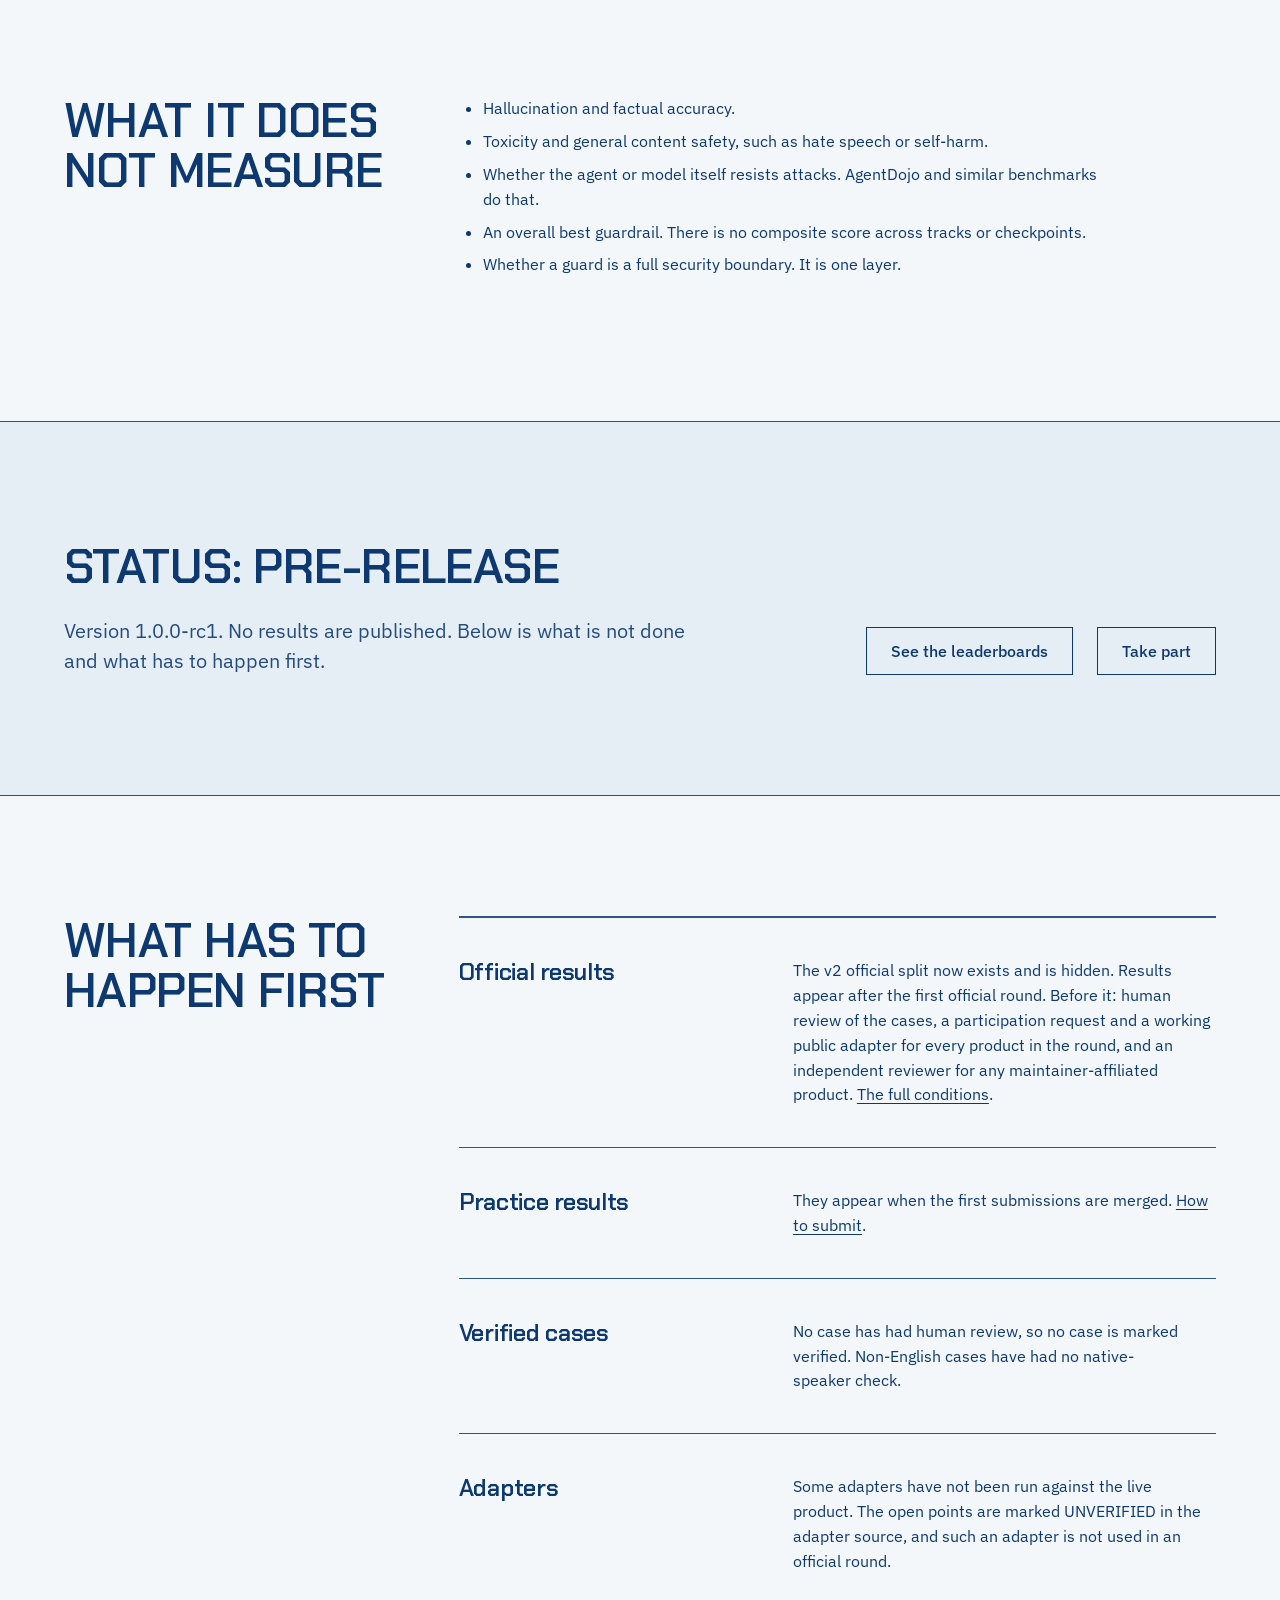
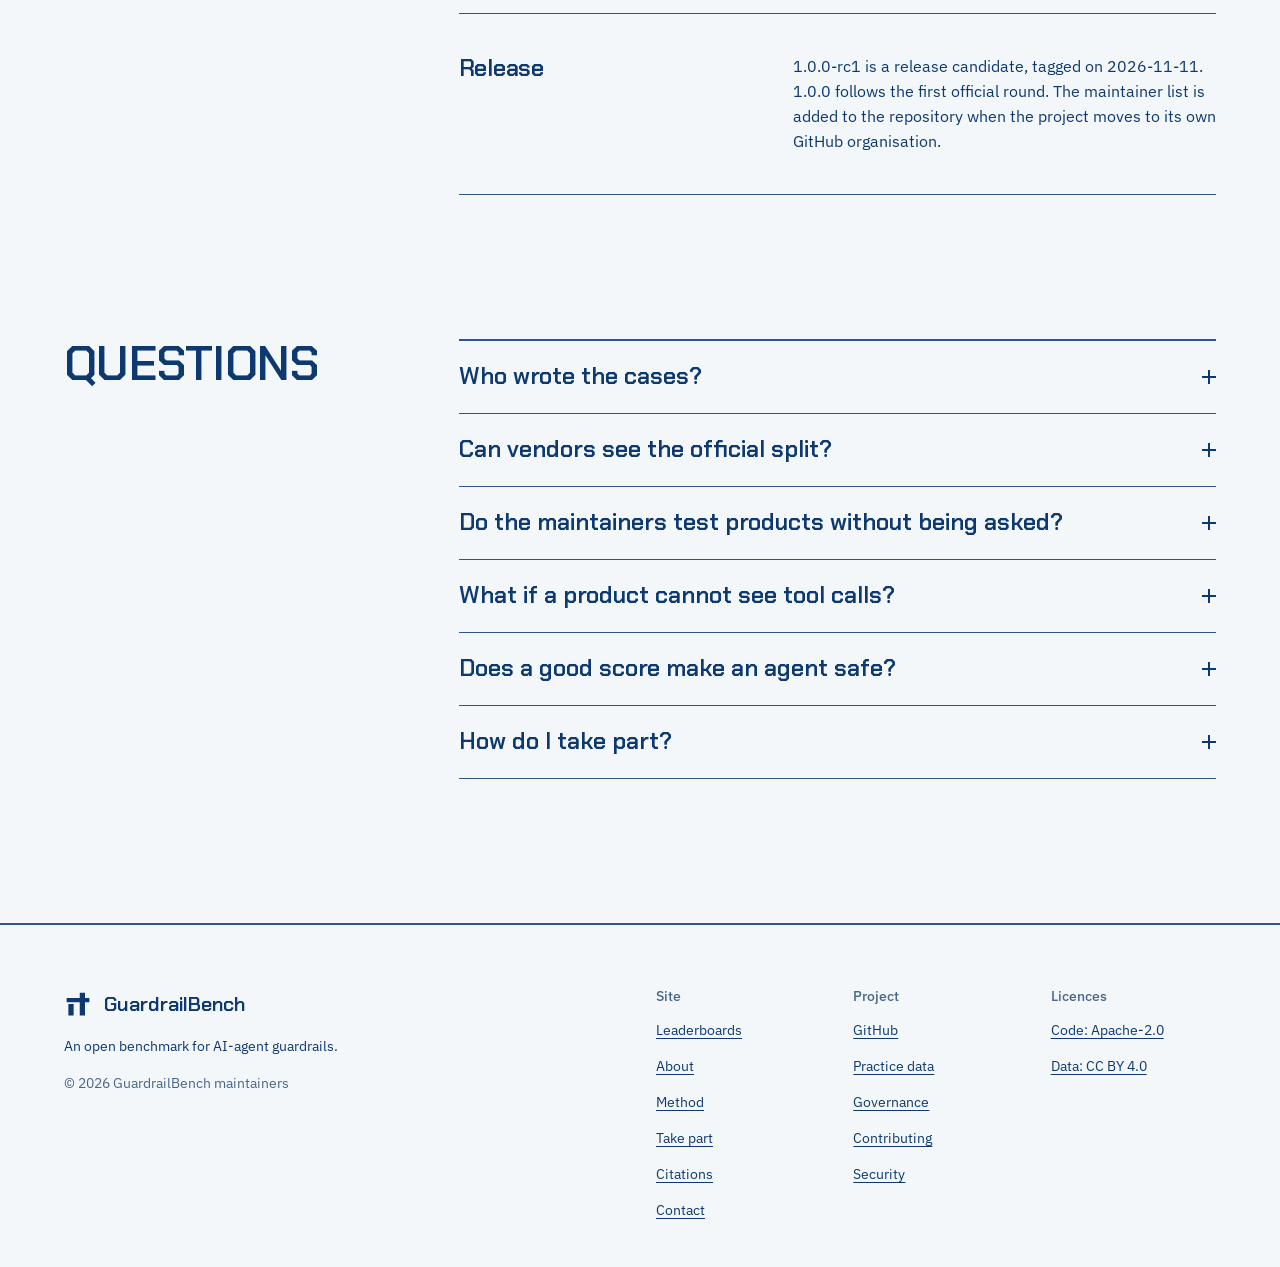
==== commit 27eab80f: "chore: release 1.0.0-rc1 Signed-off-by: GuardrailBench Maintainers <maintainers@guardrailbench.inval" ====
--- a/web/about.html
+++ b/web/about.html
@@ -172,7 +172,7 @@
         </li>
         <li>
           <h3>Release</h3>
-          <p>1.0.0-rc1 is not tagged as a release. The maintainer list is added to the repository when the project moves to its own GitHub organisation.</p>
+          <p>1.0.0-rc1 is a release candidate, tagged on 2026-11-11. 1.0.0 follows the first official round. The maintainer list is added to the repository when the project moves to its own GitHub organisation.</p>
         </li>
       </ul>
     </div>
